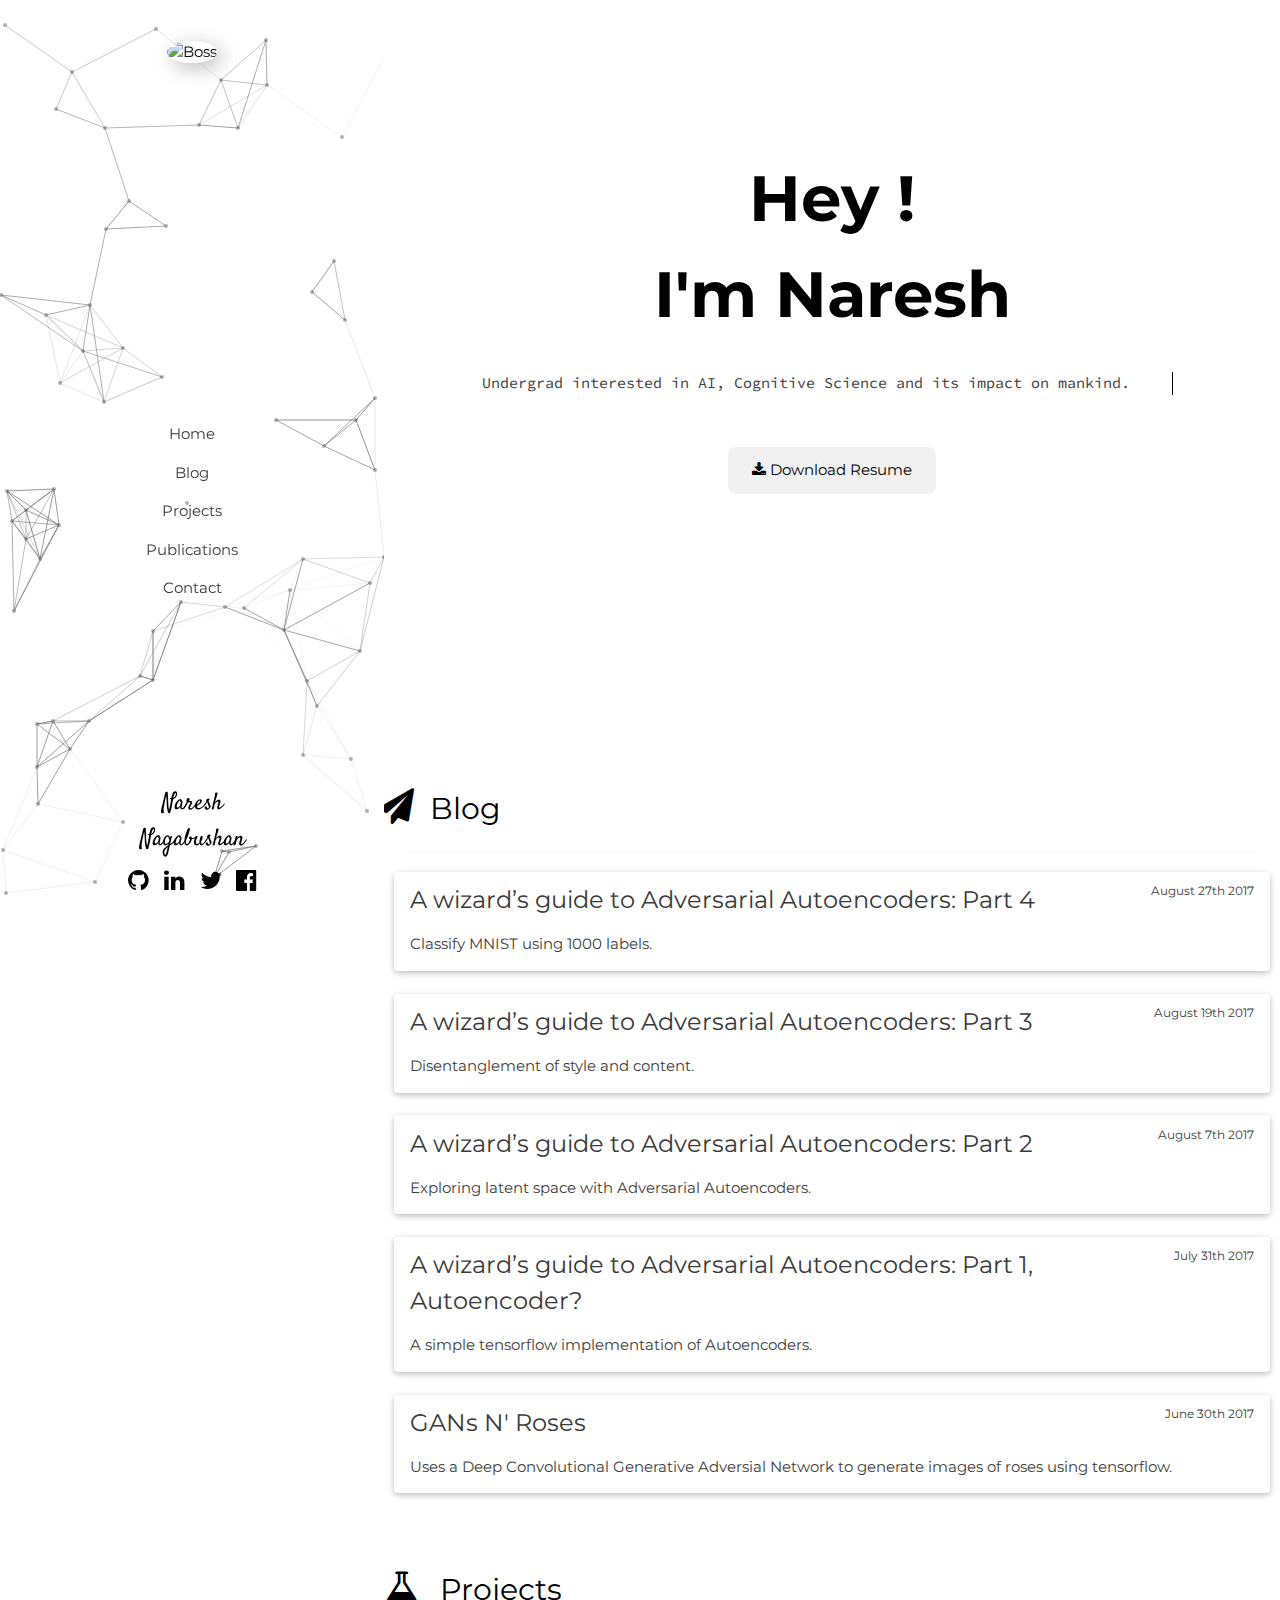
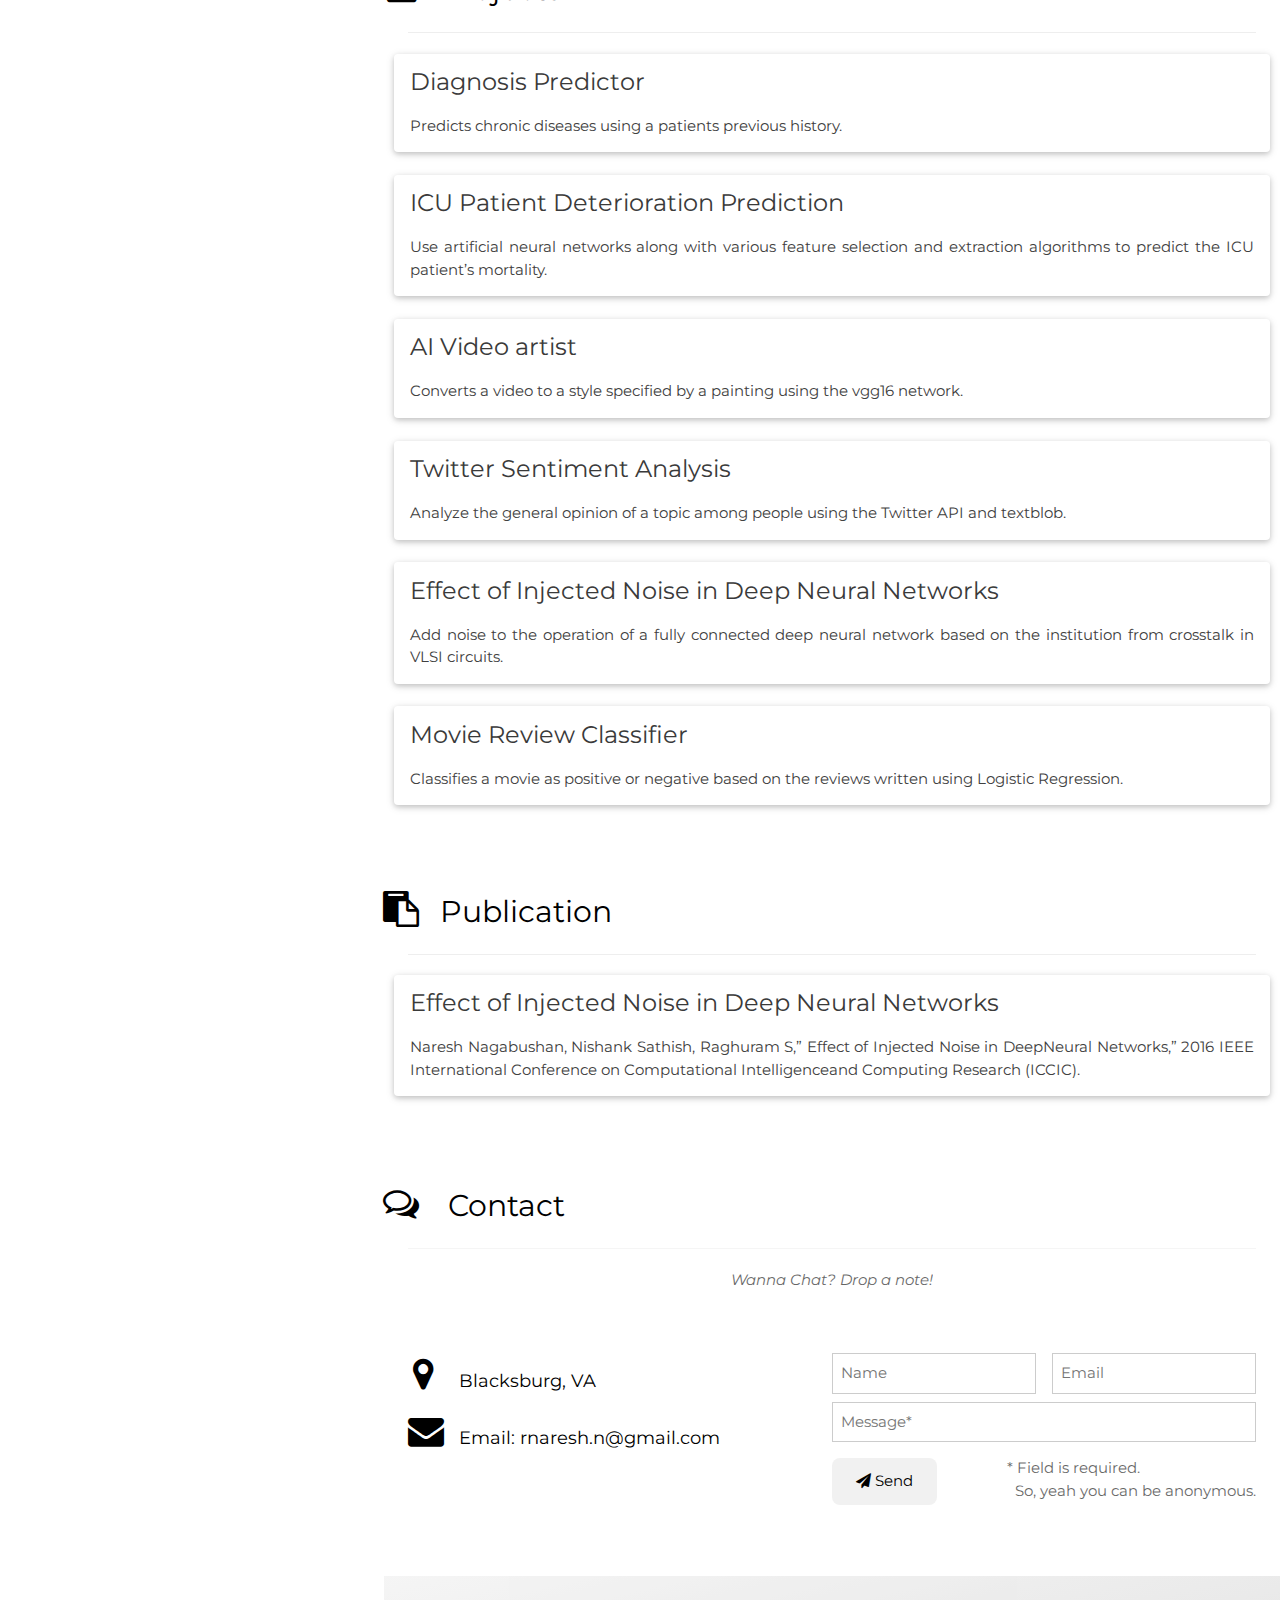
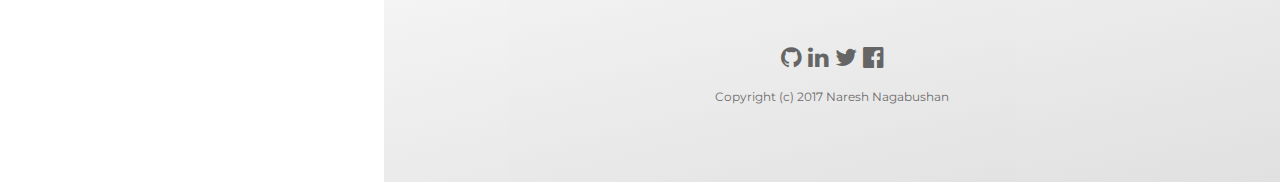
==== index.html @ 07d039a1 "added contact me" ====
<!DOCTYPE html>
<html>

<title>Naresh</title>
<meta charset="UTF-8">
<meta name="viewport" content="width=device-width, initial-scale=1">
<!-- Chrome, Firefox OS and Opera -->
<meta name="theme-color" content="#1e2327" />
<!-- iOS Safari -->
<meta name="apple-mobile-web-app-status-bar-style" content="#404040">
<link rel="stylesheet" href="https://www.w3schools.com/w3css/4/w3.css">
<link rel="'stylesheet" href="css/w3css.css">
<link rel="stylesheet" href="https://fonts.googleapis.com/css?family=Montserrat">
<link rel="stylesheet" href="https://fonts.googleapis.com/css?family=Satisfy">
<link href="https://fonts.googleapis.com/css?family=Source+Code+Pro:600" rel="stylesheet">
<link rel="stylesheet" href="https://cdnjs.cloudflare.com/ajax/libs/font-awesome/4.7.0/css/font-awesome.min.css">
<link rel="stylesheet" href="css/my_website.css">
<link rel="icon" type="image/x-icon" href="images/person.ico" />
<script src="https://ajax.googleapis.com/ajax/libs/jquery/3.2.1/jquery.min.js"></script>
<script src="js/index.js"></script>
<style>
    body, h1,h2,h3,h4,h5,h6 {font-family: "Montserrat", sans-serif}
    .w3-row-padding img {margin-bottom: 12px}
    .bgimg {
        background-size: cover;
        min-height: 100%;
    }

    a {
        text-decoration: none;
    }

    .description{
        color: #404040;
    }

    #network {
        height: 100%;
        position: fixed;
        width: 30%;
        background: linear-gradient(to bottom right, rgba(200,200,200,0), rgba(255,255,255,0)); /* Modify this to add color */
    }

    input:focus {
        outline: none !important;
        border:1px solid gray;
        box-shadow: 0 0 10px #CCCCCC;
    }

    textarea:focus {
        outline: none !important;
        border:1px solid gray;
        box-shadow: 0 0 10px #CCCCCC;
    }
</style>

<body>

<!-- Sidebar with image -->
<nav class="w3-sidebar w3-hide-medium w3-hide-small w3-animate-opacity" style="width:30%;">
    <div class="w3-display-container bgimg">
        <canvas id="network"></canvas>
        <div class="w3-container w3-display-topmiddle" style="margin-top: 40px">
            <img src="./images/naresh_3.jpeg" alt="Boss" style="width:100%;box-shadow: 5px 5px 20px #BBBBBB ;" class="w3-circle">
        </div>
        <div class="w3-display-middle" style="margin-top: 16%;">
            <div class="w3-bar-block w3-center">
                <a href="#home" class="w3-bar-item w3-button w3-text-dark-gray w3-round-large w3-hover-opacity w3-hover-black">Home</a>
                <a href="#blog" class="w3-bar-item w3-button w3-text-dark-gray w3-hover-black w3-round-large w3-hover-opacity w3-hover-black">Blog</a>
                <a href="#projects" class="w3-bar-item w3-button w3-text-dark-gray w3-hover-black w3-round-large w3-hover-opacity w3-hover-black">Projects</a>
                <a href="#publications" class="w3-bar-item w3-button w3-text-dark-gray w3-hover-black w3-round-large w3-hover-opacity w3-hover-black">Publications</a>
                <a href="#contact" class="w3-bar-item w3-button w3-text-dark-gray w3-hover-black w3-round-large w3-hover-opacity w3-hover-black">Contact</a>
            </div>
        </div>
        <div class="w3-container w3-display-bottommiddle" style="width: 50%; margin-bottom: 2%">
            <h3 class="w3-center" style="color:black; font-family: Satisfy">Naresh Nagabushan</h3>
            <div class="w3-row-padding">
                <div class="w3-quarter">
                    <a href="https://github.com/Naresh1318"><i class="fa fa-github w3-hover-opacity w3-xlarge w3-col s3"></i></a>
                </div>
                <div class="w3-quarter">
                    <a href="https://www.linkedin.com/in/naresh-nagabushan-2946b013a"><i class="fa fa-linkedin w3-hover-opacity w3-xlarge w3-col s3"></i></a>
                </div>
                <div class="w3-quarter">
                    <a href="https://twitter.com/Naresh_Reddy_"><i class="fa fa-twitter w3-hover-opacity w3-xlarge w3-col s3"></i></a>
                </div>
                <div class="w3-quarter">
                    <a href="https://www.facebook.com/rnaresh.n"><i class="fa fa-facebook-official w3-hover-opacity w3-xlarge w3-col s3"></i></a>
                </div>
            </div>
        </div>
    </div>
</nav>

<!-- Hidden Sidebar (reveals when clicked on menu icon)-->
<nav class="w3-sidebar w3-black w3-animate-right w3-xxlarge" style="display:none;padding-top:150px;right:0;z-index:2" id="mySidebar">
    <a href="javascript:void(0)" onclick="closeNav()" class="w3-button w3-black w3-xxxlarge w3-display-topright" style="padding:0 12px;">
        <i class="fa fa-remove"></i>
    </a>
    <div class="w3-bar-block w3-center">
        <a href="#" class="w3-bar-item w3-button w3-text-grey w3-hover-black" onclick="closeNav()">Home</a>
        <a href="#blog" class="w3-bar-item w3-button w3-text-grey w3-hover-black" onclick="closeNav()">Blog</a>
        <a href="#projects" class="w3-bar-item w3-button w3-text-grey w3-hover-black" onclick="closeNav()">Projects</a>
        <a href="#publications" class="w3-bar-item w3-button w3-text-grey w3-hover-black" onclick="closeNav()">Publications</a>
        <a href="#contact" class="w3-bar-item w3-button w3-text-grey w3-hover-black" onclick="closeNav()">Contact</a>
    </div>
</nav>

<!-- Page Content -->
<div id="#home" class="w3-main w3-padding-large" style="margin-left:30%;">

    <!-- Menu icon to open sidebar -->
    <span class="w3-button w3-top w3-white w3-xxlarge w3-text-grey w3-hover-text-black w3-hide-large" style="width:auto;right:0;" onclick="openNav()"><i class="fa fa-bars"></i></span>

    <!-- Header -->
    <header class="w3-container w3-center w3-animate-opacity" style="padding:128px 16px" id="home">
        <h1 class="w3-jumbo w3-hide-small w3-hide-medium"><b>Hey !<br> I'm Naresh</b></h1>
        <h1 class="w3-jumbo w3-hide-large w3-hide-medium"><b>Naresh</b></h1>
        <p class="typing-effect description w3-hide-medium w3-hide-small" style="font-family: 'Source Code Pro', monospace;">Undergrad interested in AI, Cognitive Science and its impact on mankind.</p>
        <p class="typing-effect description w3-hide-large w3-hide-small" style="font-family: 'Source Code Pro', monospace;">Undergrad interested in AI, Cognitive Science and its impact on mankind.</p>
        <p class="typing-effect description w3-hide-large w3-hide-medium " style="font-family: 'Source Code Pro', monospace;">Undergrad interested in AI.</p>
        <img src="./images/naresh_3.jpeg" class="w3-image w3-hide-large w3-hide-small w3-circle" style="display:block;width:60%;margin:auto;box-shadow: 5px 5px 20px #BBBBBB;">
        <img src="./images/naresh_3.jpeg" class="w3-image w3-hide-large w3-hide-medium w3-circle" width="1000" height="1333" style="box-shadow: 5px 5px 20px #BBBBBB;width:60%;">

        <br>
        <p class="w3-hide">
            Write about myself here
        </p>

        <span class="w3-hide-large w3-hide-medium">
            <br>
            <br>
        </span>

        <button class="w3-button w3-light-grey w3-padding-large w3-round-large">
            <a href="https://goo.gl/pfXJZv"><i class="fa fa-download"></i> Download Resume</a>
        </button>

        <!-- Down Button -->
        <a href="#blog" class="w3-hide-small w3-hide-medium">
            <div class="w3-container" style="margin-left: 47%; margin-top: 15%">
                <div class="chevron"></div>
                <div class="chevron"></div>
                <div class="chevron"></div>
            </div>
        </a>

    </header>

    <!-- Blog -->
    <div class="w3-padding-32 w3-content" id="blog">
        <h2><i class="fa fa-paper-plane w3-margin-right w3-xxlarge w3-text-black w3-hover-text-grey" style="margin:0 -30px"></i>Blog</h2>
        <hr class="w3-opacity">

        <div class="w3-container" style="margin:0 -30px">
            <div class="w3-container w3-hover-shadow w3-round-medium w3-card-2">
                <a href="https://medium.com/@rnaresh.n/a-wizards-guide-to-adversarial-autoencoders-part-4-classify-mnist-using-1000-labels-2ca08071f95">
                    <h2 class="w3-xlarge w3-text-dark-grey">A wizard’s guide to Adversarial Autoencoders: Part 4<span style="float: right; font-size: 12px;">August 27th 2017</span></h2>
                    <p class="description">Classify MNIST using 1000 labels.</p>
                </a>
            </div>
        </div>

        <br>

        <div class="w3-container" style="margin:0 -30px">
            <div class="w3-container w3-hover-shadow w3-round-medium w3-card-2">
                <a href="https://medium.com/towards-data-science/a-wizards-guide-to-adversarial-autoencoders-part-3-disentanglement-of-style-and-content-89262973a4d7">
                    <h2 class="w3-xlarge w3-text-dark-grey">A wizard’s guide to Adversarial Autoencoders: Part 3<span style="float: right; font-size: 12px;">August 19th 2017</span></h2>
                    <p class="description">Disentanglement of style and content.</p>
                </a>
            </div>
        </div>

        <br>

        <div class="w3-container" style="margin:0 -30px">
            <div class="w3-container w3-hover-shadow w3-round-medium w3-card-2">
                <a href="https://medium.com/towards-data-science/a-wizards-guide-to-adversarial-autoencoders-part-2-exploring-latent-space-with-adversarial-2d53a6f8a4f9">
                    <h2 class="w3-xlarge w3-text-dark-grey">A wizard’s guide to Adversarial Autoencoders: Part 2<span style="float: right; font-size: 12px;">August 7th 2017</span></h2>
                    <p class="description">Exploring latent space with Adversarial Autoencoders.</p>
                </a>
            </div>
        </div>

        <br>

        <div class="w3-container" style="margin:0 -30px">
            <div class="w3-container w3-hover-shadow w3-round-medium w3-card-2">
                <a href="https://medium.com/towards-data-science/a-wizards-guide-to-adversarial-autoencoders-part-1-autoencoder-d9a5f8795af4">
                    <h2 class="w3-xlarge w3-text-dark-grey">A wizard’s guide to Adversarial Autoencoders: Part 1,<span style="float: right; font-size: 12px;">July 31th 2017</span> Autoencoder?</h2>
                    <p class="description">A simple tensorflow implementation of Autoencoders.</p>
                </a>
            </div>
        </div>

        <br>

        <div class="w3-container" style="margin:0 -30px">
            <div class="w3-container w3-hover-shadow w3-round-medium w3-card-2">
                <a href="https://medium.com/@rnaresh.n/gans-n-roses-c6652d513260">
                    <h2 class="w3-xlarge w3-text-dark-grey">GANs N' Roses <span style="float: right; font-size: 12px;">June 30th 2017</span></h2>
                    <p class="description">Uses a Deep Convolutional Generative Adversial Network to generate images of roses using tensorflow.</p>
                </a>
            </div>
        </div>

    </div>

    <!-- Projects -->
    <div class="w3-content w3-justify w3-padding-32" id="projects">
        <h2><i class="fa fa-flask fa-fw w3-margin-right w3-xxlarge w3-text-black w3-hover-text-grey" style="margin:0 -30px"></i>Projects</h2>
        <hr>

        <div class="w3-container" style="margin:0 -30px">
            <div class="w3-container w3-hover-shadow w3-round-medium w3-card-2">
                <a href="https://github.com/Naresh1318/DiagnosisPredictor">
                    <h2 class="w3-xlarge w3-text-dark-grey">Diagnosis Predictor</h2>
                    <p class="description">Predicts chronic diseases using a patients previous history.</p>
                </a>
            </div>
        </div>

        <br>

        <div class="w3-container" style="margin:0 -30px">
            <div class="w3-container w3-hover-shadow w3-round-medium w3-card-2">
                <a href="https://github.com/Naresh1318/ICU_Patient_Mortality">
                    <h2 class="w3-xlarge w3-text-dark-grey">ICU Patient Deterioration Prediction</h2>
                    <p class="description">Use artificial neural networks along with various feature selection and extraction algorithms to predict the ICU patient’s mortality.</p>
                </a>
            </div>
        </div>

        <br>

        <div class="w3-container" style="margin:0 -30px">
            <div class="w3-container w3-hover-shadow w3-round-medium w3-card-2">
                <a href="https://github.com/Naresh1318/Style_Transfer">
                    <h2 class="w3-xlarge w3-text-dark-grey">AI Video artist</h2>
                    <p class="description">Converts a video to a style specified by a painting using the vgg16 network.</p>
                </a>
            </div>
        </div>

        <br>

        <div class="w3-container" style="margin:0 -30px">
            <div class="w3-container w3-hover-shadow w3-round-medium w3-card-2">
                <a href="https://github.com/Naresh1318/TwitterSentiment">
                    <h2 class="w3-xlarge w3-text-dark-grey">Twitter Sentiment Analysis</h2>
                    <p class="description">Analyze the general opinion of a topic among people using the Twitter API and textblob.</p>
                </a>
            </div>
        </div>

        <br>

        <div class="w3-container" style="margin:0 -30px">
            <div class="w3-container w3-hover-shadow w3-round-medium w3-card-2">
                <a href="https://github.com/Naresh1318/Effect_of_injected_noise_in_deep_NN">
                    <h2 class="w3-xlarge w3-text-dark-grey">Effect of Injected Noise in Deep Neural Networks</h2>
                    <p class="description">Add noise to the operation of a fully connected deep neural network based on the institution from crosstalk in VLSI circuits.</p>
                </a>
            </div>
        </div>

        <br>

        <div class="w3-container" style="margin:0 -30px">
            <div class="w3-container w3-hover-shadow w3-round-medium w3-card-2">
                <a href="https://github.com/Naresh1318/Movieclassifier">
                    <h2 class="w3-xlarge w3-text-dark-grey">Movie Review Classifier</h2>
                    <p class="description">Classifies a movie as positive or negative based on the reviews written using Logistic Regression.</p>
                </a>
            </div>
        </div>

        <br>

        <br>
        <br>

        <!-- Publications -->
        <h2 class="w3-margin-top" style="margin:0 -30px"><i class="fa fa-clipboard fa-fw w3-margin-right w3-xxlarge w3-text-black w3-hover-text-grey"></i>Publication</h2>
        <hr>
        <div class="w3-container" style="margin:0 -30px">
            <div class="w3-container w3-hover-shadow w3-round-medium w3-card-2">
                <a href="https://github.com/Naresh1318/Effect_of_injected_noise_in_deep_NN">
                    <h2 class="w3-xlarge w3-text-dark-grey">Effect of Injected Noise in Deep Neural Networks</h2>
                    <p class="description">Naresh Nagabushan, Nishank Sathish, Raghuram S,” Effect of Injected Noise in DeepNeural Networks,” 2016 IEEE International Conference on Computational Intelligenceand Computing Research (ICCIC).</p>
                </a>
            </div>
        </div>
    </div>

    <br>

    <!-- Contact -->
    <div class="w3-padding-32 w3-content" id="contact_">
        <h2 style="margin:0 -30px"><i class="fa fa-comments-o fa-fw w3-margin-right w3-xxlarge w3-text-black w3-hover-text-grey"></i> Contact</h2>
        <hr class="w3-opacity"/>
        <p class="w3-opacity w3-center"><i>Wanna Chat? Drop a note!</i></p>
        <div class="w3-row w3-padding-32">

            <div class="w3-col m6 w3-large w3-margin-bottom">
                <p>
                    <i class="fa fa-map-marker fa-fw w3-xxlarge w3-margin-right" style="width:30px"></i> Blacksburg, VA<br>
                </p>
                <p>
                    <i class="fa fa-envelope fa-fw w3-xxlarge w3-margin-right" style="width:30px"> </i> Email: rnaresh.n@gmail.com<br>
                </p>
            </div>

            <div class="w3-col m6">
                <p>
                    <form action="http://formspree.io/rnaresh.n@gmail.com" target="_blank" method="POST">
                        <div class="w3-row-padding" style="margin:0 -16px 8px -16px">
                            <div class="w3-half">
                                <input class="w3-input w3-border" type="text" placeholder="Name" name="Name">
                            </div>
                            <div class="w3-half">
                                <input class="w3-input w3-border" type="email" placeholder="Email" name="Email">
                            </div>
                        </div>
                        <input class="w3-input w3-border" type="text" placeholder="Message*" name="Message" required>
                        <button class="w3-section w3-button w3-light-grey w3-padding-large w3-round-large" type="submit">
                            <i class="fa fa-send"></i> Send
                        </button>
                <p class="w3-opacity w3-right">* Field is required. <br/> &nbsp So, yeah you can be anonymous.</p>
                </form>
                </p>
            </div>
        </div>
    </div>


    <!-- Footer -->
    <footer class="w3-container w3-padding-64 w3-center w3-opacity w3-xlarge" style="margin:-24px; background: linear-gradient(to bottom right, #EEEEEE, #CCCCCC );">
        <a href="https://github.com/Naresh1318"><i class="fa fa-github w3-hover-opacity w3-xlarge"></i></a>
        <a href="https://www.linkedin.com/in/naresh-nagabushan-2946b013a"><i class="fa fa-linkedin w3-hover-opacity w3-xlarge"></i></a>
        <a href="https://twitter.com/Naresh_Reddy_"><i class="fa fa-twitter w3-hover-opacity w3-xlarge"></i></a>
        <a href="https://www.facebook.com/rnaresh.n"><i class="fa fa-facebook-official w3-hover-opacity w3-xlarge"></i></a>
        <br>
        <p class="w3-small">Copyright (c) 2017 Naresh Nagabushan</p>
        <!-- End footer -->
    </footer>

    <!-- END PAGE CONTENT -->
</div>


<script>

// Open and close sidebar
function openNav() {
    document.getElementById("mySidebar").style.width = "60%";
    document.getElementById("mySidebar").style.display = "block";
}

function closeNav() {
    document.getElementById("mySidebar").style.display = "none";
}

// Smooth Scroll
$(document).ready(function(){
    // Add smooth scrolling to all links
    $("a").on('click', function(event) {

        // Make sure this.hash has a value before overriding default behavior
        if (this.hash !== "") {
            // Prevent default anchor click behavior
            event.preventDefault();

            // Store hash
            var hash = this.hash;

            // Using jQuery's animate() method to add smooth page scroll
            // The optional number (800) specifies the number of milliseconds it takes to scroll to the specified area
            $('html, body').animate({
                scrollTop: $(hash).offset().top
            }, 800, function(){

                // Add hash (#) to URL when done scrolling (default click behavior)
                window.location.hash = hash;
            });
        } // End if
    });
});
</script>
<script src="https://maps.googleapis.com/maps/api/js?key=AIzaSyBu-916DdpKAjTmJNIgngS6HL_kDIKU0aU&callback=myMap"></script>
</body>
</html>
---- css/my_website.css ----
.chevron {
  position: absolute;
  width: 28px;
  height: 8px;
  opacity: 0;
  transform: scale3d(0.5, 0.5, 0.5);
  animation: move 3s ease-out infinite;
}

.chevron:first-child {
  animation: move 3s ease-out 1s infinite;
}

.chevron:nth-child(2) {
  animation: move 3s ease-out 2s infinite;
}

.chevron:before,
.chevron:after {
  content: ' ';
  position: absolute;
  top: 0;
  height: 100%;
  width: 51%;
  background: #000;
}

.chevron:before {
  left: 0;
  transform: skew(0deg, 30deg);
}

.chevron:after {
  right: 0;
  width: 50%;
  transform: skew(0deg, -30deg);
}

@keyframes move {
  25% {
    opacity: 1;

  }
  33% {
    opacity: 1;
    transform: translateY(30px);
  }
  67% {
    opacity: 1;
    transform: translateY(40px);
  }
  100% {
    opacity: 0;
    transform: translateY(55px) scale3d(0.5, 0.5, 0.5);
  }
}

@keyframes pulse {
  to {
    opacity: 1;
  }
}

@-webkit-keyframes typing { from { width: 0; } }
@-webkit-keyframes blink-caret { 50% { border-color: transparent; } }

.typing-effect {
	border-right: .1em solid black;
	width: 90%;
	margin: 2em 1em;
	white-space: nowrap;
	overflow: hidden;
	-webkit-animation: typing 3s steps(78, end),
	blink-caret .3s step-end infinite alternate;
}
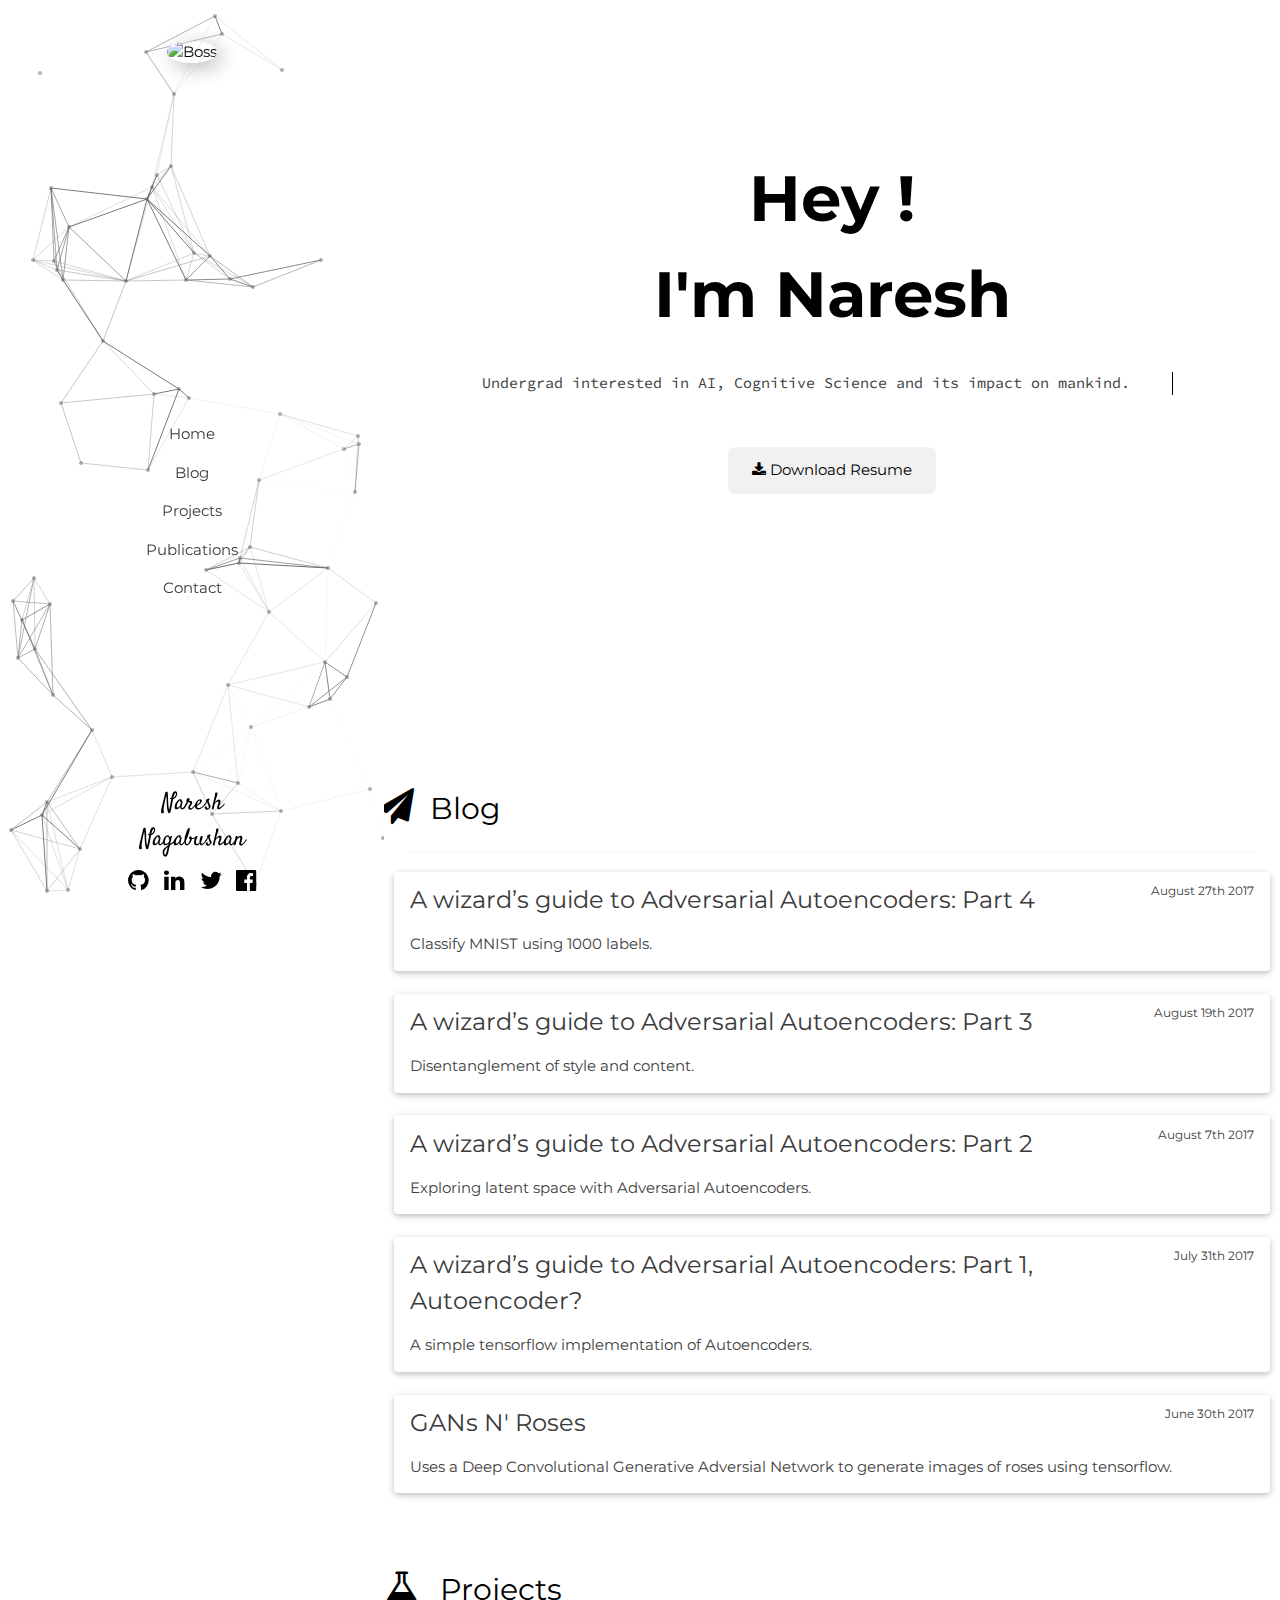
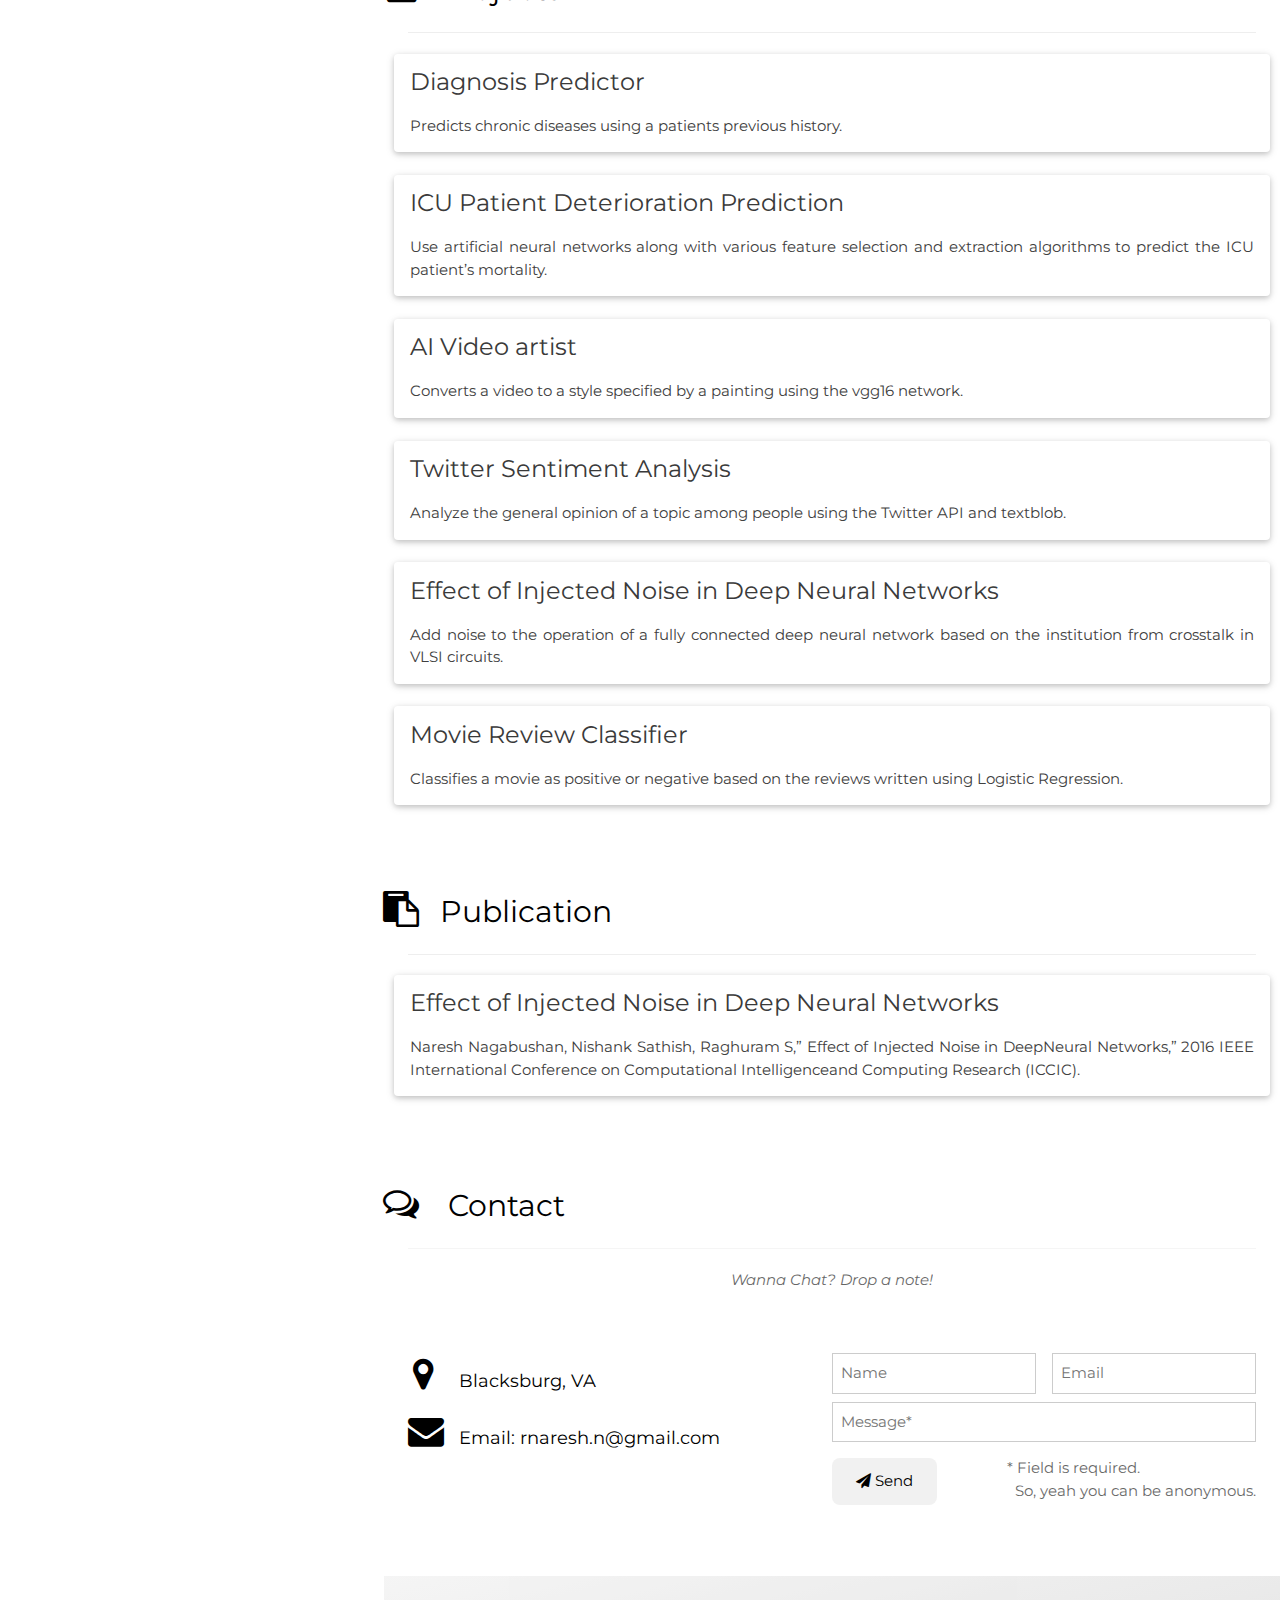
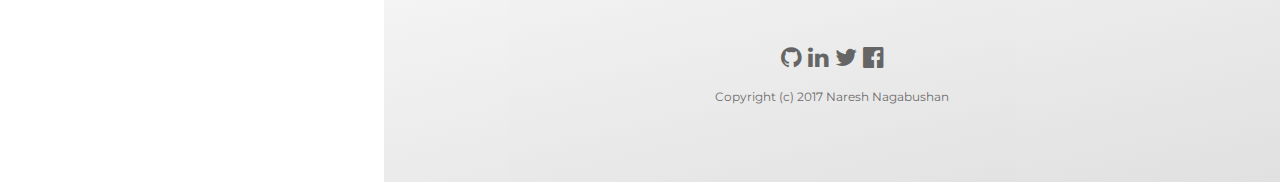
==== commit 38fdb98b: "added contact me" ====
--- a/index.html
+++ b/index.html
@@ -8,6 +8,7 @@
 <meta name="theme-color" content="#1e2327" />
 <!-- iOS Safari -->
 <meta name="apple-mobile-web-app-status-bar-style" content="#404040">
+<meta name="referrer" content="origin">
 <link rel="stylesheet" href="https://www.w3schools.com/w3css/4/w3.css">
 <link rel="'stylesheet" href="css/w3css.css">
 <link rel="stylesheet" href="https://fonts.googleapis.com/css?family=Montserrat">
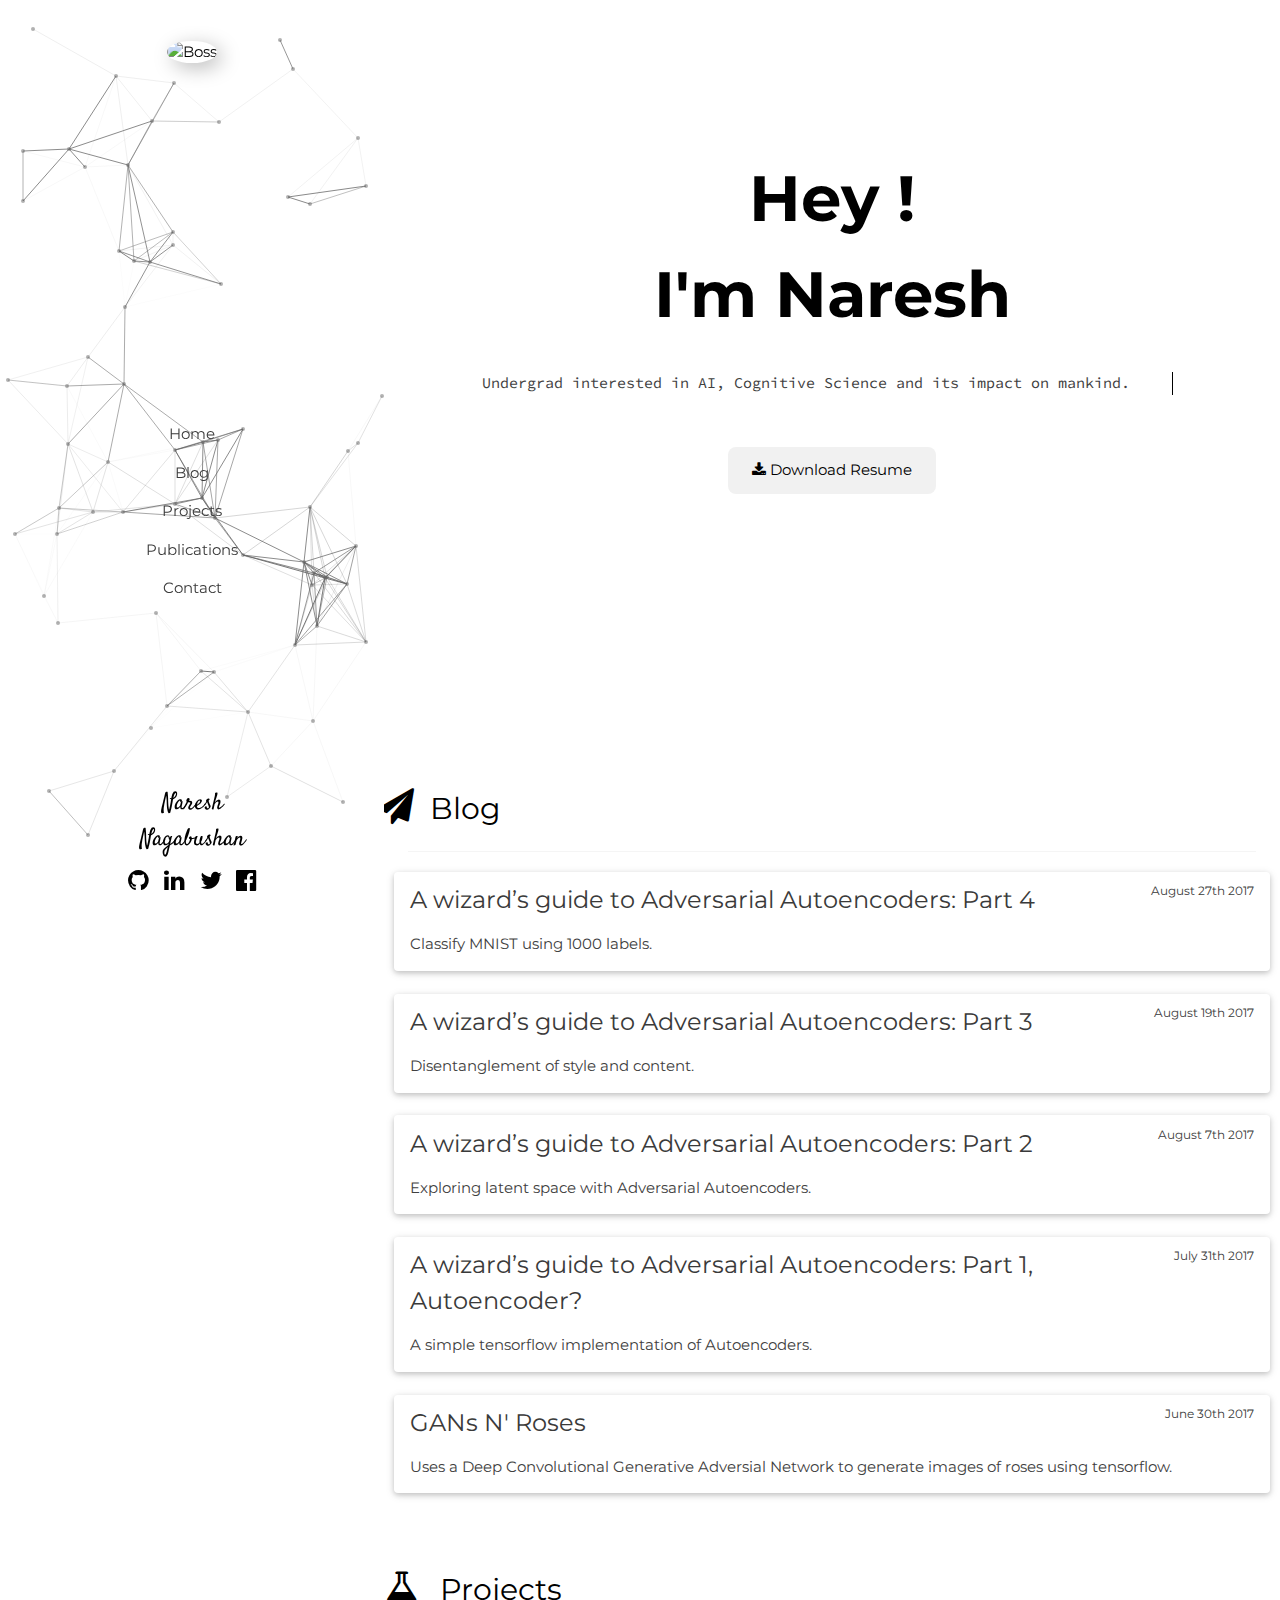
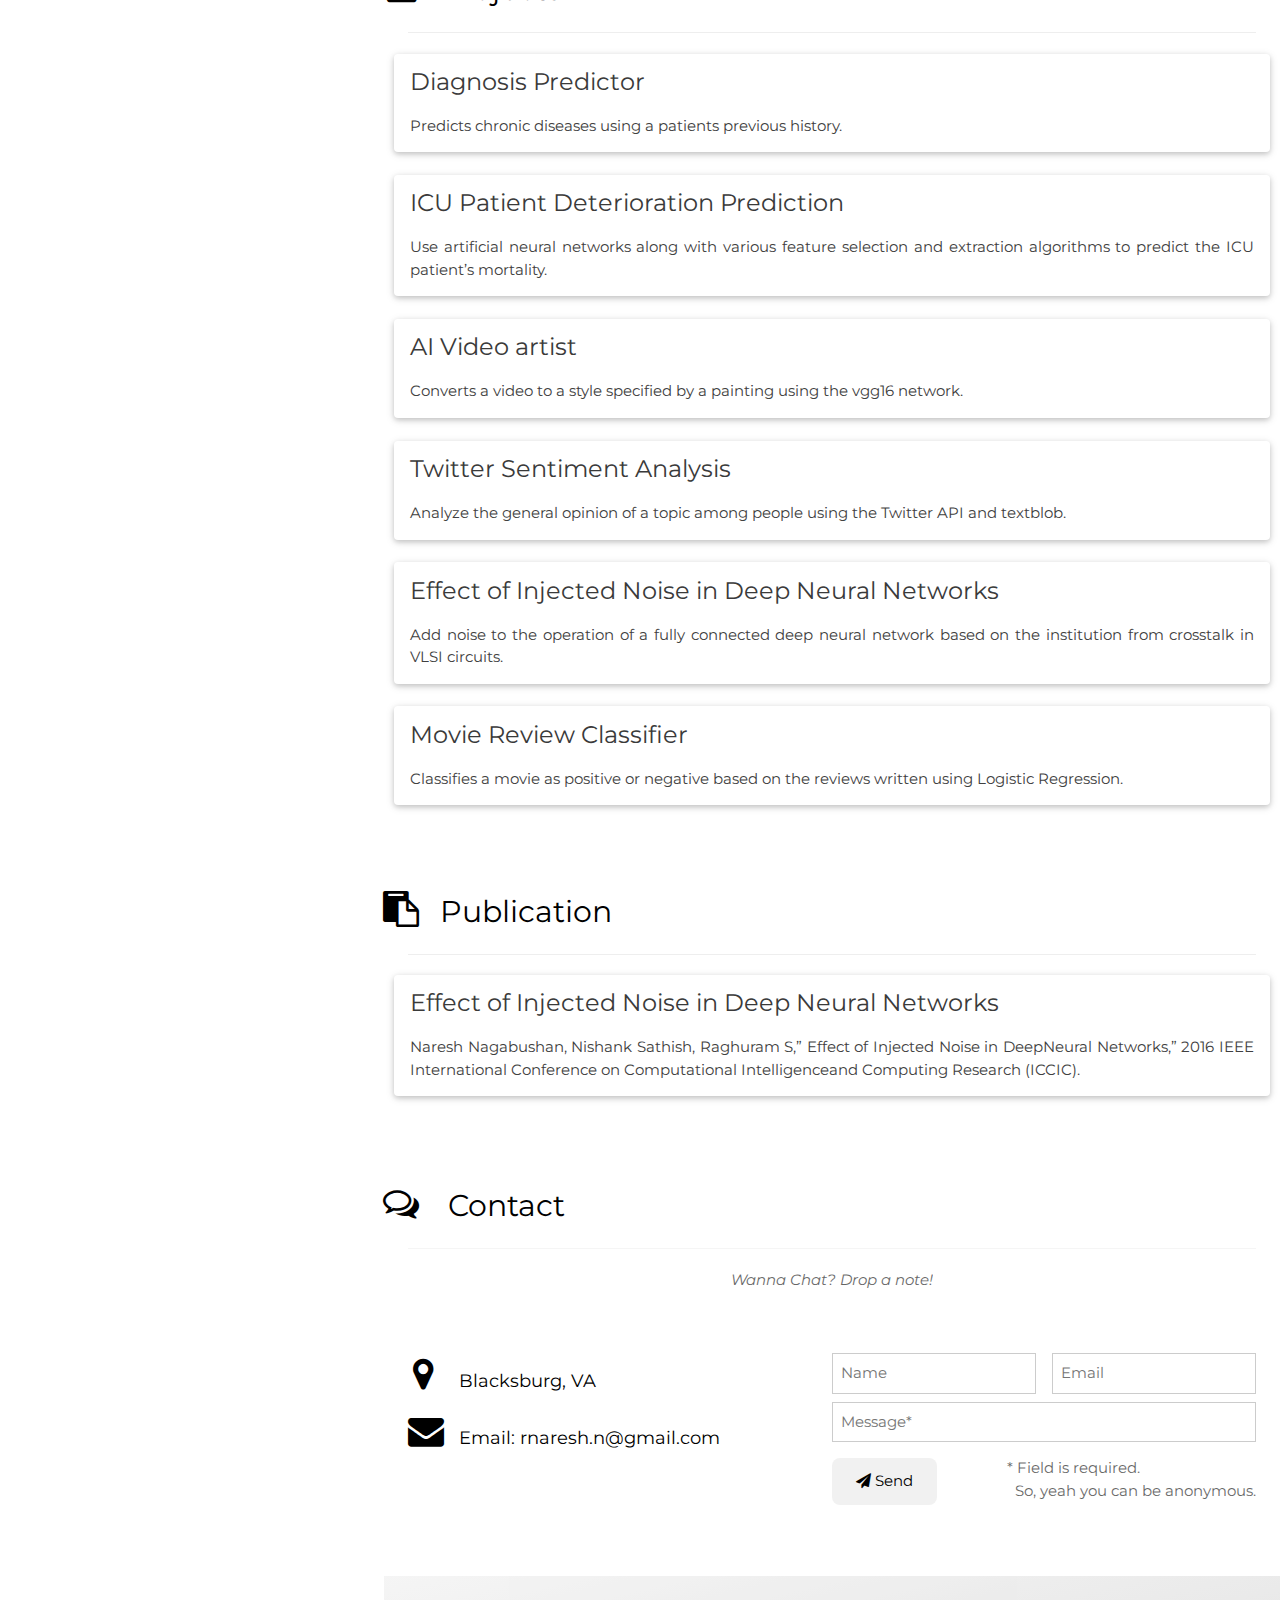
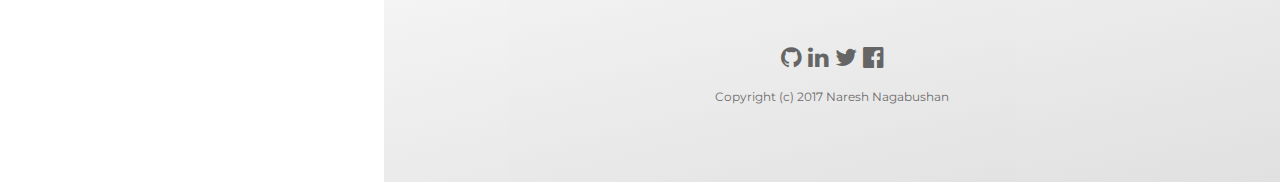
==== commit 32d980ed: "added contact me" ====
--- a/index.html
+++ b/index.html
@@ -328,8 +328,8 @@
                         <button class="w3-section w3-button w3-light-grey w3-padding-large w3-round-large" type="submit">
                             <i class="fa fa-send"></i> Send
                         </button>
-                <p class="w3-opacity w3-right">* Field is required. <br/> &nbsp So, yeah you can be anonymous.</p>
-                </form>
+                    <p class="w3-opacity w3-right">* Field is required. <br/> &nbsp So, yeah you can be anonymous.</p>
+                    </form>
                 </p>
             </div>
         </div>
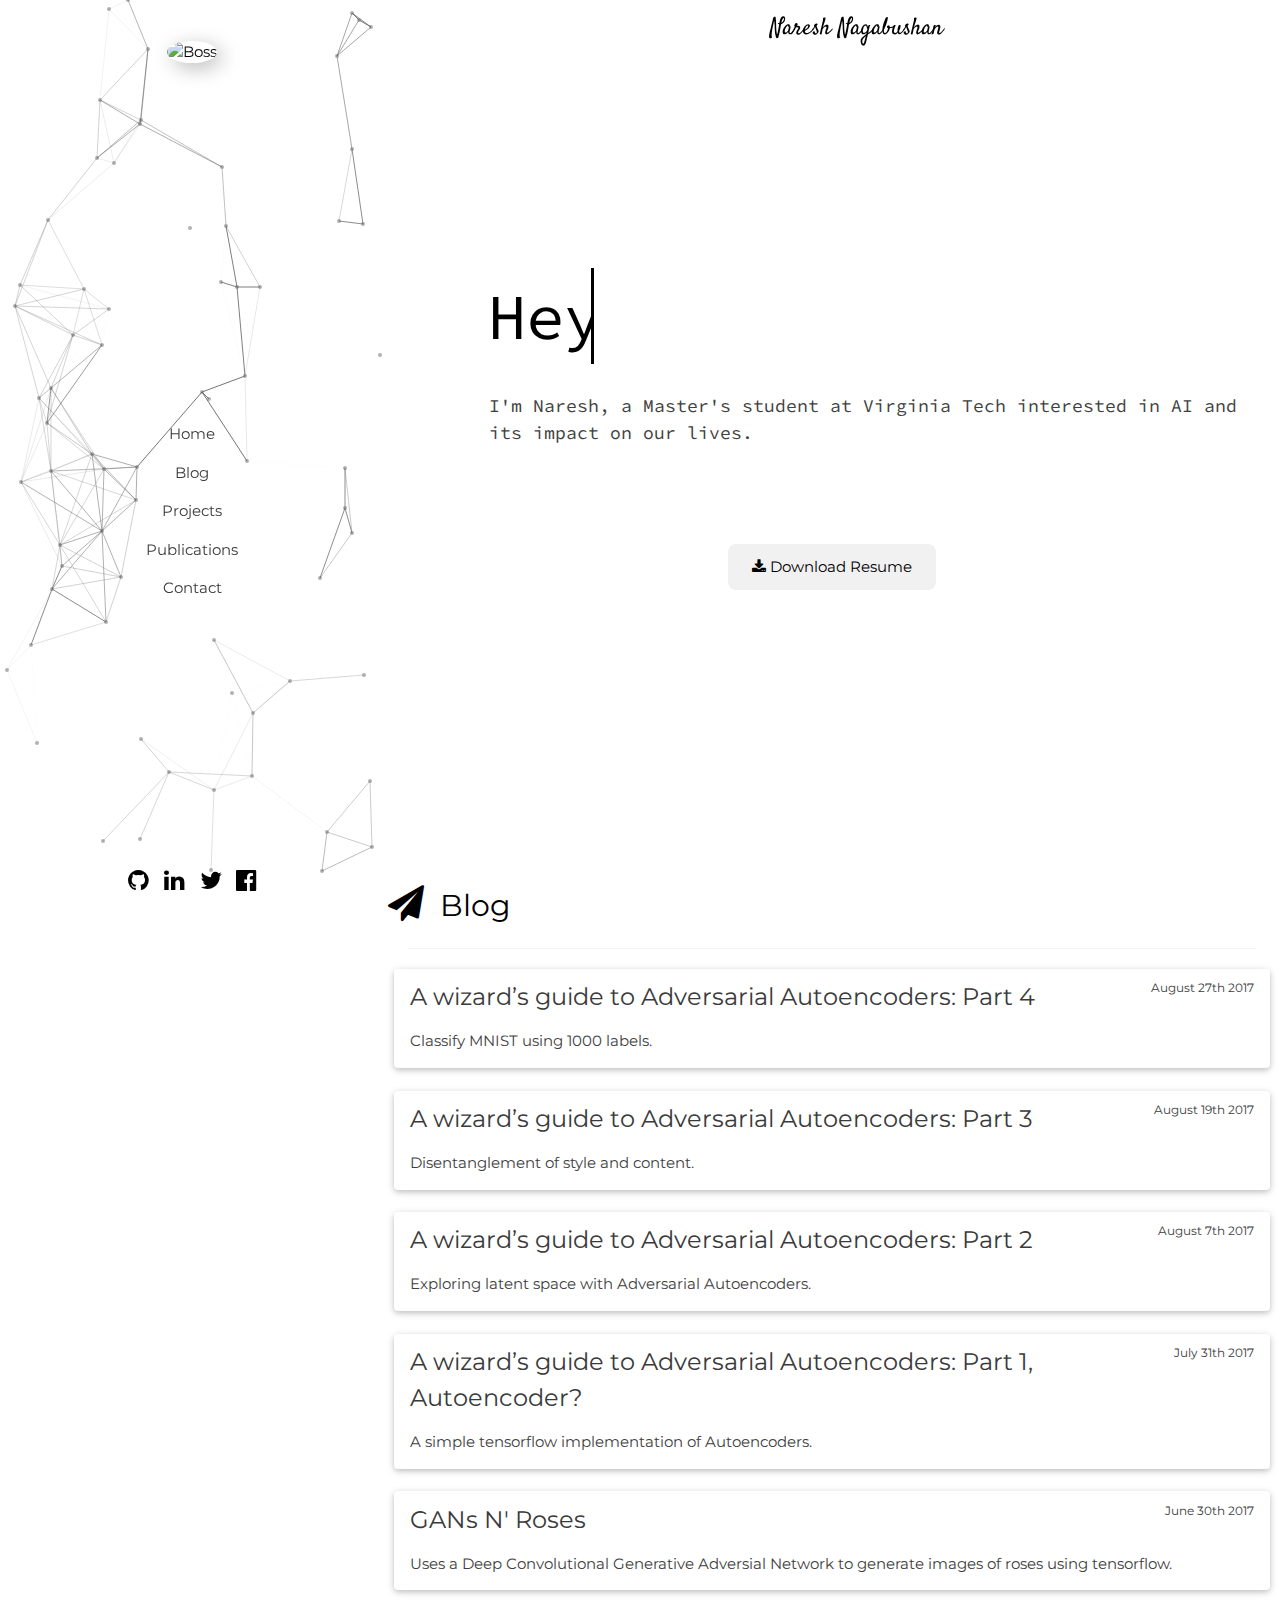
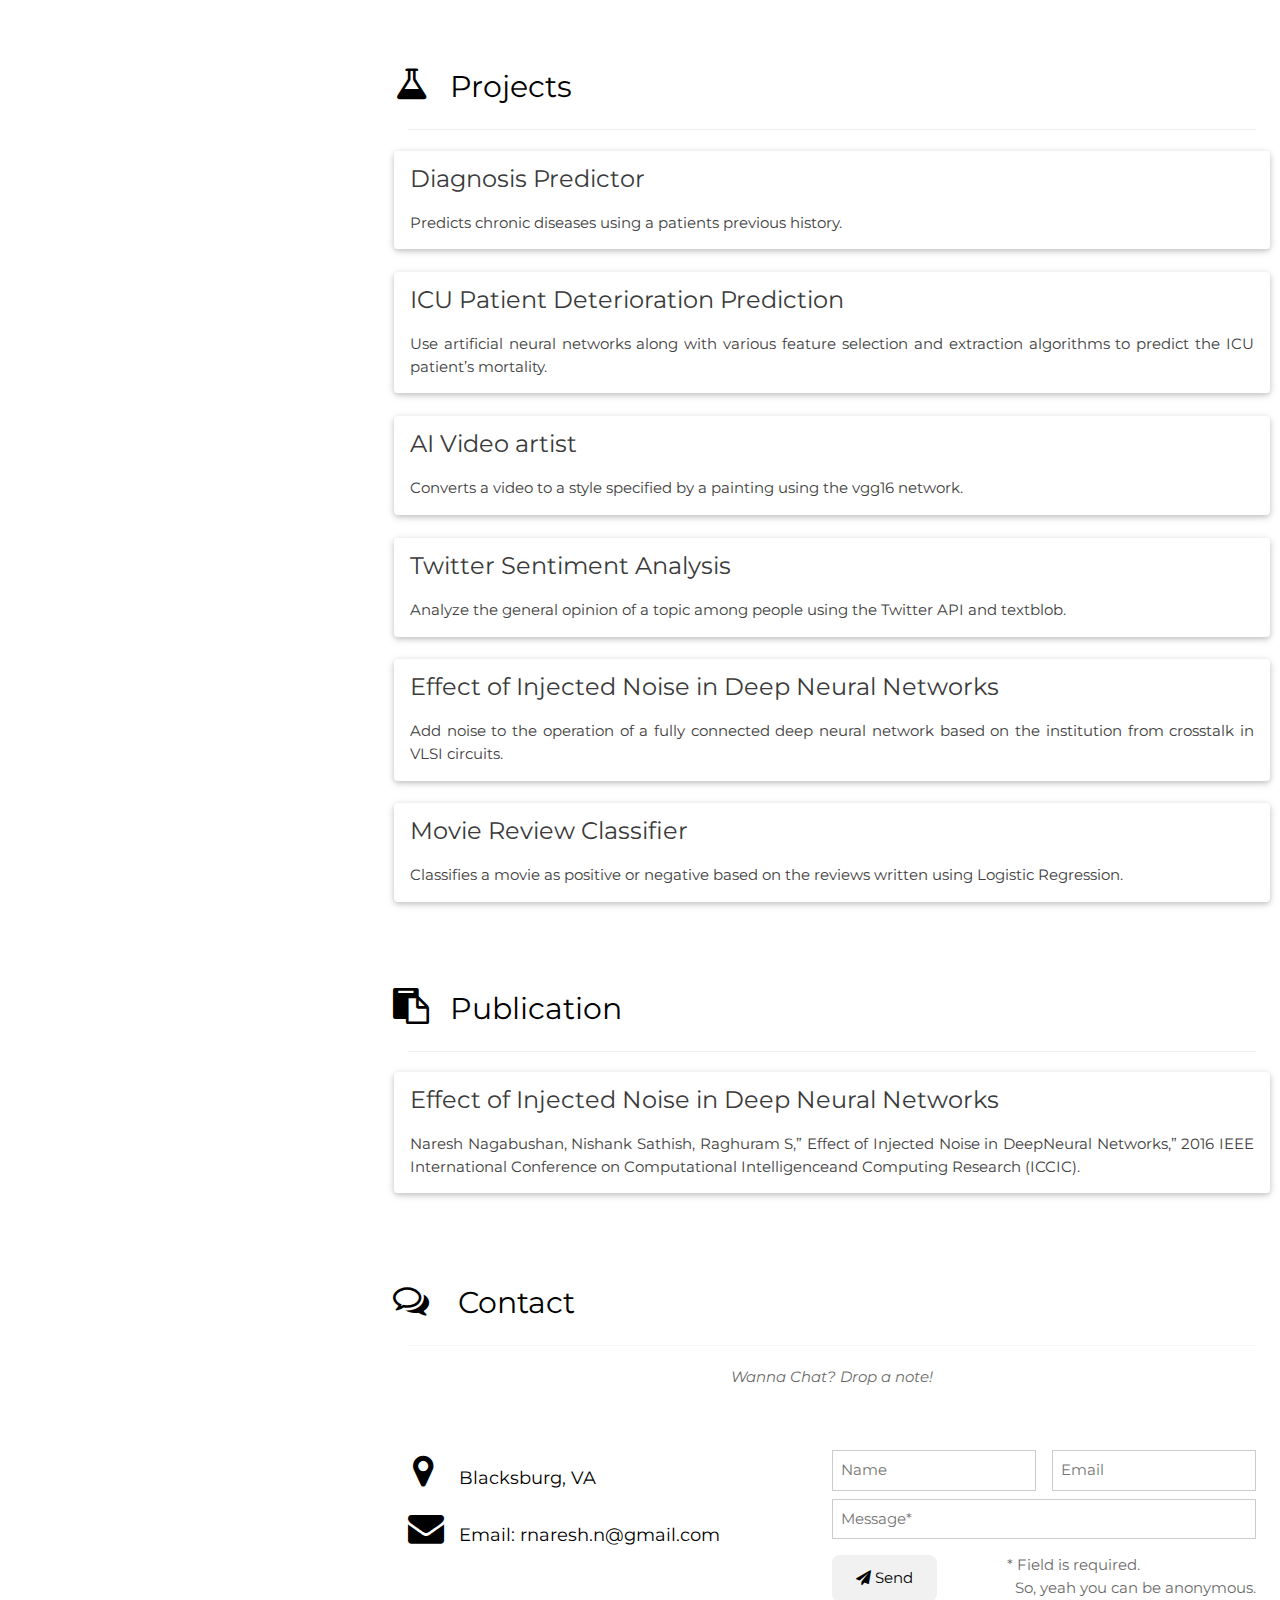
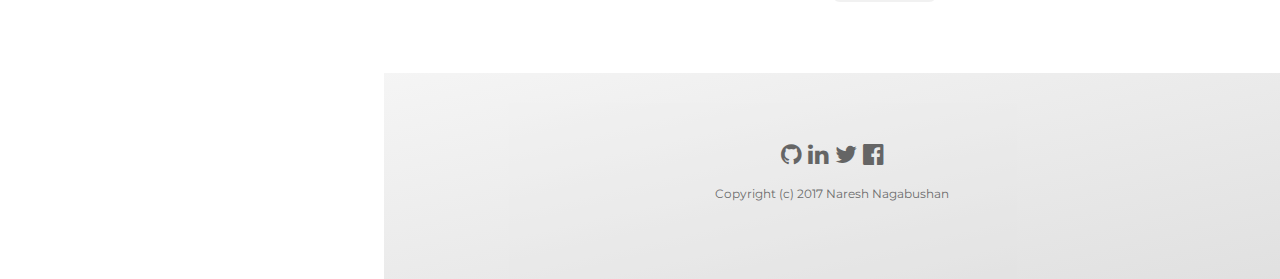
==== commit 105080ab: "added logo" ====
--- a/index.html
+++ b/index.html
@@ -16,7 +16,7 @@
 <link href="https://fonts.googleapis.com/css?family=Source+Code+Pro:600" rel="stylesheet">
 <link rel="stylesheet" href="https://cdnjs.cloudflare.com/ajax/libs/font-awesome/4.7.0/css/font-awesome.min.css">
 <link rel="stylesheet" href="css/my_website.css">
-<link rel="icon" type="image/x-icon" href="images/person.ico" />
+<link rel="icon" type="image/x-icon" href="images/personal-website-logo.png" />
 <script src="https://ajax.googleapis.com/ajax/libs/jquery/3.2.1/jquery.min.js"></script>
 <script src="js/index.js"></script>
 <style>
@@ -53,6 +53,9 @@
         border:1px solid gray;
         box-shadow: 0 0 10px #CCCCCC;
     }
+    .bottom-shadow {
+        box-shadow: 20px 0 10px #CCCCCC;
+    }
 </style>
 
 <body>
@@ -74,7 +77,7 @@
             </div>
         </div>
         <div class="w3-container w3-display-bottommiddle" style="width: 50%; margin-bottom: 2%">
-            <h3 class="w3-center" style="color:black; font-family: Satisfy">Naresh Nagabushan</h3>
+            <!-- <h3 class="w3-center" style="color:black; font-family: Satisfy">Naresh Nagabushan</h3> -->
             <div class="w3-row-padding">
                 <div class="w3-quarter">
                     <a href="https://github.com/Naresh1318"><i class="fa fa-github w3-hover-opacity w3-xlarge w3-col s3"></i></a>
@@ -110,35 +113,67 @@
 <!-- Page Content -->
 <div id="#home" class="w3-main w3-padding-large" style="margin-left:30%;">
 
+    <!-- Navbar for large screens -->
+    <div class="w3-top w3-hide-small w3-hide-medium">
+        <div class="w3-bar" id="myNavbar">
+            <a href="#home" class="w3-bar-item w3-button w3-xlarge" style="margin-left:27%;"><span style="color:black; font-family: Satisfy">Naresh Nagabushan</span></a>
+        </div>
+    </div>
+
+
+    <!-- Navbar for small and medium screens -->
+    <div class="w3-top w3-hide-large">
+        <div class="w3-bar w3-hide-large" id="mySmallNavbar">
+            <a href="#home" class="w3-bar-item w3-button w3-xlarge" style="margin-left:17%;"><span style="color:black; font-family: Satisfy">Naresh Nagabushan</span></a>
+        </div>
+    </div>
+
     <!-- Menu icon to open sidebar -->
     <span class="w3-button w3-top w3-white w3-xxlarge w3-text-grey w3-hover-text-black w3-hide-large" style="width:auto;right:0;" onclick="openNav()"><i class="fa fa-bars"></i></span>
 
     <!-- Header -->
-    <header class="w3-container w3-center w3-animate-opacity" style="padding:128px 16px" id="home">
-        <h1 class="w3-jumbo w3-hide-small w3-hide-medium"><b>Hey !<br> I'm Naresh</b></h1>
-        <h1 class="w3-jumbo w3-hide-large w3-hide-medium"><b>Naresh</b></h1>
+    <header class="w3-container w3-animate-opacity" style="padding:128px 16px" id="home">
+
+        <p class="typing-effect w3-jumbo w3-hide-small w3-hide-medium" style="font-family: 'Source Code Pro', monospace;">
+            Hey!
+        </p>
+
+        <p class="w3-large w3-hide-small w3-hide-medium description" style="margin-top:-100px; padding-left: 65px; font-family: 'Source Code Pro', monospace;">
+            I'm Naresh, a Master's student at Virginia Tech interested in AI and its impact on our lives.
+        </p>
+
+        <!-- <h1 class="w3-jumbo w3-hide-large w3-hide-medium"><b>Naresh</b></h1>
         <p class="typing-effect description w3-hide-medium w3-hide-small" style="font-family: 'Source Code Pro', monospace;">Undergrad interested in AI, Cognitive Science and its impact on mankind.</p>
         <p class="typing-effect description w3-hide-large w3-hide-small" style="font-family: 'Source Code Pro', monospace;">Undergrad interested in AI, Cognitive Science and its impact on mankind.</p>
-        <p class="typing-effect description w3-hide-large w3-hide-medium " style="font-family: 'Source Code Pro', monospace;">Undergrad interested in AI.</p>
+        <p class="typing-effect description w3-hide-large w3-hide-medium " style="font-family: 'Source Code Pro', monospace;">Undergrad interested in AI.</p> -->
         <img src="./images/naresh_3.jpeg" class="w3-image w3-hide-large w3-hide-small w3-circle" style="display:block;width:60%;margin:auto;box-shadow: 5px 5px 20px #BBBBBB;">
-        <img src="./images/naresh_3.jpeg" class="w3-image w3-hide-large w3-hide-medium w3-circle" width="1000" height="1333" style="box-shadow: 5px 5px 20px #BBBBBB;width:60%;">
-
-        <br>
-        <p class="w3-hide">
-            Write about myself here
+        <img src="./images/naresh_3.jpeg" class="w3-image w3-hide-large w3-hide-medium w3-circle" width="1000" height="1333" style="box-shadow: 5px 5px 20px #BBBBBB; width:60%; margin-left: 20%;">
+
+        <!-- About Small amd medium screen -->
+        <p class="w3-large w3-hide-large w3-center description" style="padding-left: 5%; margin-top: 10%; font-family: 'Source Code Pro', monospace;">
+            Hey!, I'm Naresh, a Master's student at Virginia Tech interested in AI and its impact on our lives.
         </p>
+
 
         <span class="w3-hide-large w3-hide-medium">
             <br>
             <br>
         </span>
 
-        <button class="w3-button w3-light-grey w3-padding-large w3-round-large">
-            <a href="https://goo.gl/pfXJZv"><i class="fa fa-download"></i> Download Resume</a>
-        </button>
+        <div class="w3-center w3-hide-small w3-hide-medium" style="margin-top: 12%;">
+            <button class="w3-button w3-light-grey w3-padding-large w3-round-large">
+                <a href="https://goo.gl/pfXJZv"><i class="fa fa-download"></i> Download Resume</a>
+            </button>
+        </div>
+
+        <div class="w3-center w3-hide-large" style="margin-top: 12%; margin-left: 10%">
+            <button class="w3-button w3-light-grey w3-padding-large w3-round-large">
+                <a href="https://goo.gl/pfXJZv"><i class="fa fa-download"></i> Download Resume</a>
+            </button>
+        </div>
 
         <!-- Down Button -->
-        <a href="#blog" class="w3-hide-small w3-hide-medium">
+        <a href="#blog" class="w3-hide-medium">
             <div class="w3-container" style="margin-left: 47%; margin-top: 15%">
                 <div class="chevron"></div>
                 <div class="chevron"></div>
@@ -150,7 +185,7 @@
 
     <!-- Blog -->
     <div class="w3-padding-32 w3-content" id="blog">
-        <h2><i class="fa fa-paper-plane w3-margin-right w3-xxlarge w3-text-black w3-hover-text-grey" style="margin:0 -30px"></i>Blog</h2>
+        <h2><i class="fa fa-paper-plane w3-margin-right w3-xxlarge w3-text-black w3-hover-text-grey" style="margin:0 -20px"></i>Blog</h2>
         <hr class="w3-opacity">
 
         <div class="w3-container" style="margin:0 -30px">
@@ -210,7 +245,7 @@
 
     <!-- Projects -->
     <div class="w3-content w3-justify w3-padding-32" id="projects">
-        <h2><i class="fa fa-flask fa-fw w3-margin-right w3-xxlarge w3-text-black w3-hover-text-grey" style="margin:0 -30px"></i>Projects</h2>
+        <h2><i class="fa fa-flask fa-fw w3-margin-right w3-xxlarge w3-text-black w3-hover-text-grey" style="margin:0 -20px"></i>Projects</h2>
         <hr>
 
         <div class="w3-container" style="margin:0 -30px">
@@ -283,7 +318,7 @@
         <br>
 
         <!-- Publications -->
-        <h2 class="w3-margin-top" style="margin:0 -30px"><i class="fa fa-clipboard fa-fw w3-margin-right w3-xxlarge w3-text-black w3-hover-text-grey"></i>Publication</h2>
+        <h2 class="w3-margin-top" style="margin:0 -20px"><i class="fa fa-clipboard fa-fw w3-margin-right w3-xxlarge w3-text-black w3-hover-text-grey"></i>Publication</h2>
         <hr>
         <div class="w3-container" style="margin:0 -30px">
             <div class="w3-container w3-hover-shadow w3-round-medium w3-card-2">
@@ -299,7 +334,7 @@
 
     <!-- Contact -->
     <div class="w3-padding-32 w3-content" id="contact_">
-        <h2 style="margin:0 -30px"><i class="fa fa-comments-o fa-fw w3-margin-right w3-xxlarge w3-text-black w3-hover-text-grey"></i> Contact</h2>
+        <h2 style="margin:0 -20px"><i class="fa fa-comments-o fa-fw w3-margin-right w3-xxlarge w3-text-black w3-hover-text-grey"></i> Contact</h2>
         <hr class="w3-opacity"/>
         <p class="w3-opacity w3-center"><i>Wanna Chat? Drop a note!</i></p>
         <div class="w3-row w3-padding-32">
@@ -388,7 +423,27 @@
         } // End if
     });
 });
+
+// Change style of navbar on scroll
+window.onscroll = function() {myFunction()};
+function myFunction() {
+
+    var navbar = document.getElementById("myNavbar");
+    if (document.body.scrollTop > 100 || document.documentElement.scrollTop > 100) {
+        navbar.className = "w3-bar" + " bottom-shadow" + " w3-animate-top" + " w3-white";
+    } else {
+        navbar.className = navbar.className.replace(" bottom-shadow w3-animate-top w3-white", "");
+    }
+
+    var navbar = document.getElementById("mySmallNavbar");
+    if (document.body.scrollTop > 100 || document.documentElement.scrollTop > 100) {
+        navbar.className = "w3-bar" + " bottom-shadow" + " w3-animate-top" + " w3-white";
+    } else {
+        navbar.className = navbar.className.replace(" bottom-shadow w3-animate-top w3-white", "");
+    }
+
+}
+
 </script>
-<script src="https://maps.googleapis.com/maps/api/js?key=AIzaSyBu-916DdpKAjTmJNIgngS6HL_kDIKU0aU&callback=myMap"></script>
 </body>
 </html>
--- a/css/my_website.css
+++ b/css/my_website.css
@@ -65,11 +65,11 @@
 @-webkit-keyframes blink-caret { 50% { border-color: transparent; } }
 
 .typing-effect {
-	border-right: .1em solid black;
-	width: 90%;
+	border-right: .05em solid black;
+	width: 13%;
 	margin: 2em 1em;
 	white-space: nowrap;
 	overflow: hidden;
-	-webkit-animation: typing 3s steps(78, end),
-	blink-caret .3s step-end infinite alternate;
+	-webkit-animation: typing 1s steps(30, end),
+	blink-caret .5s step-end infinite alternate;
 }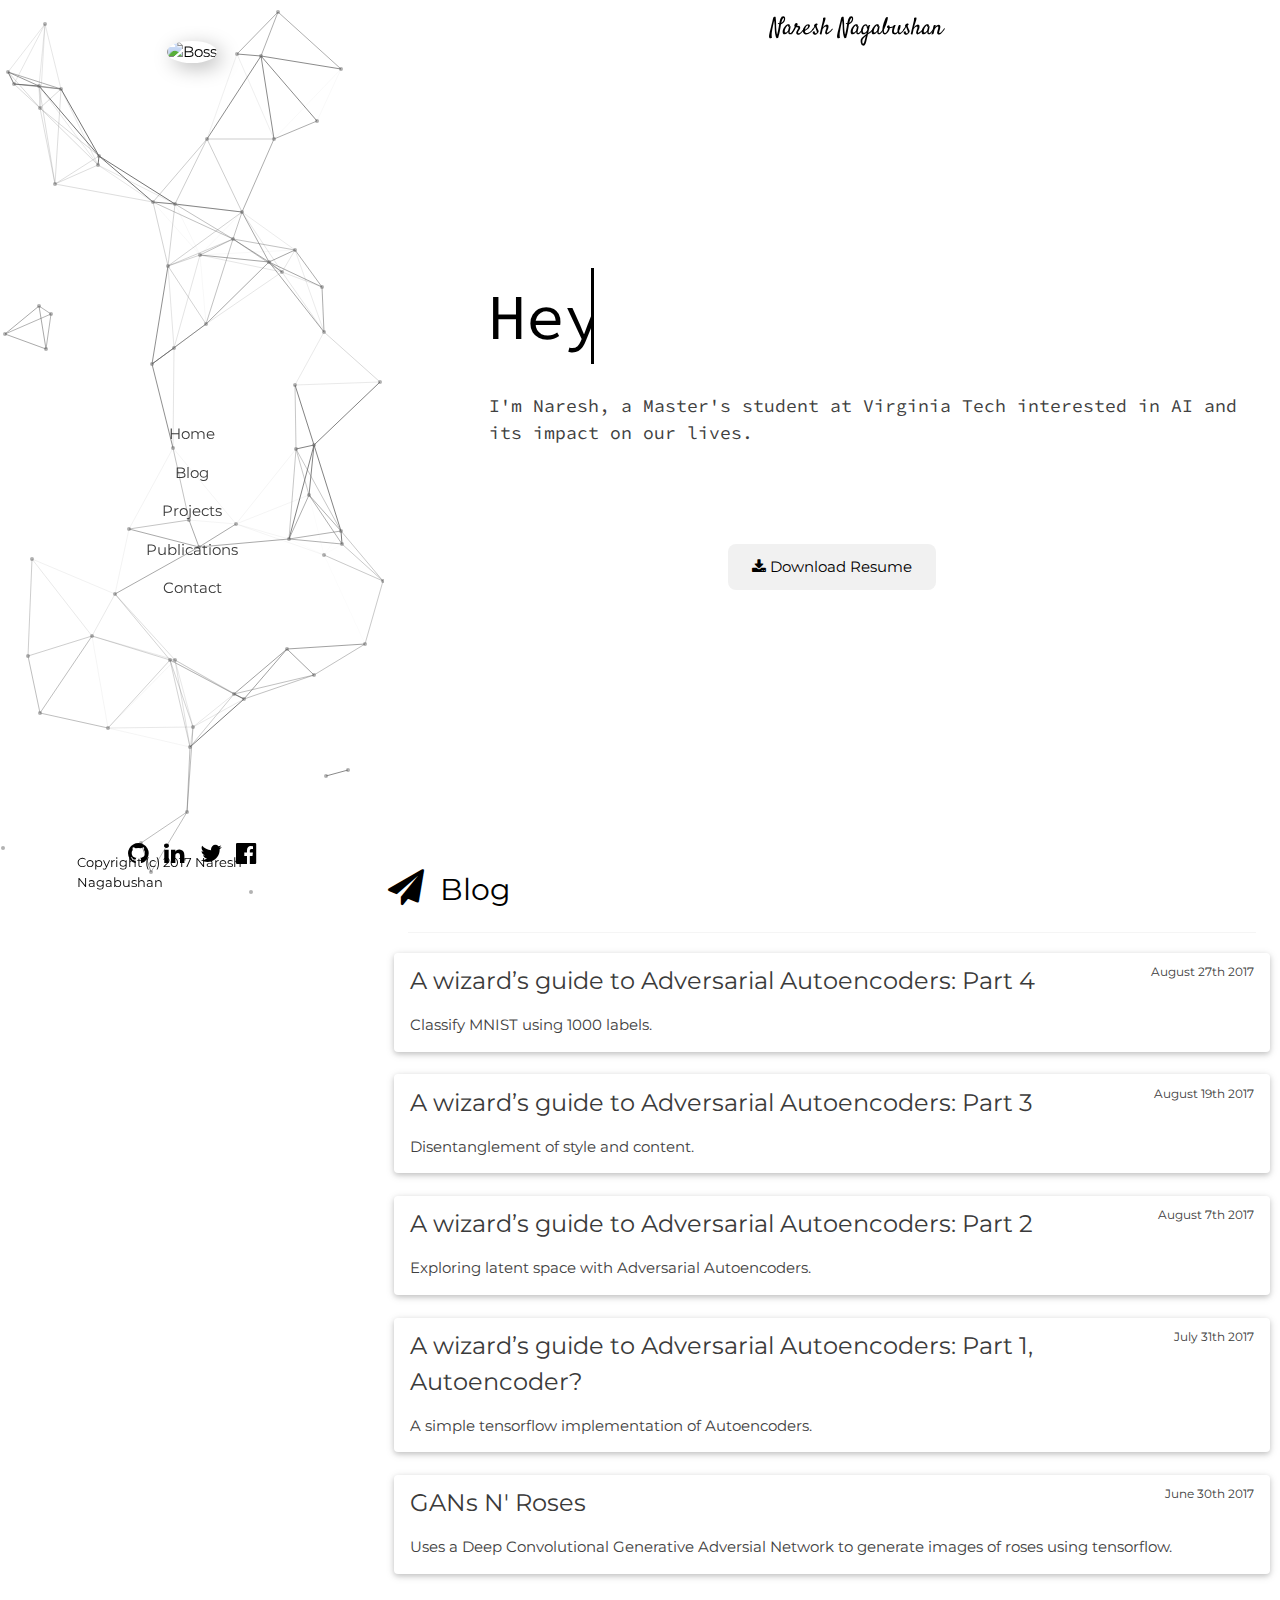
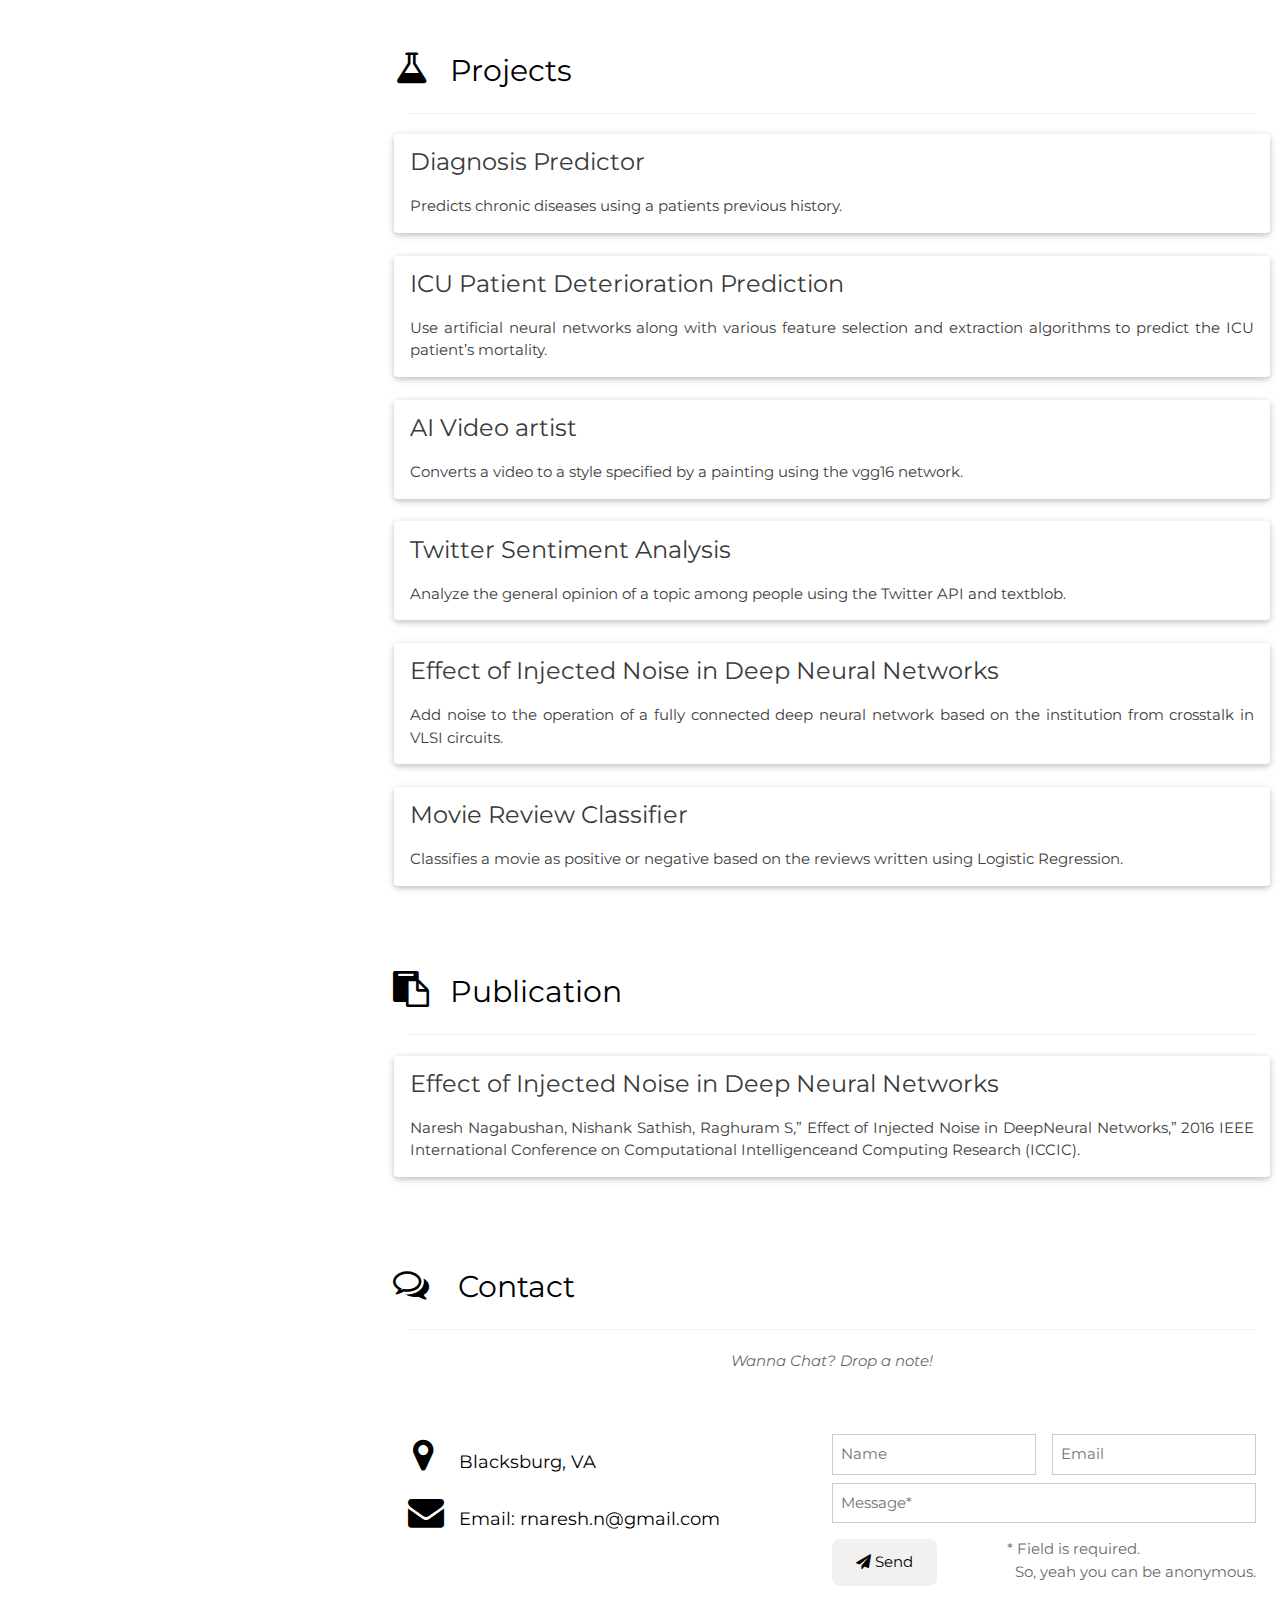
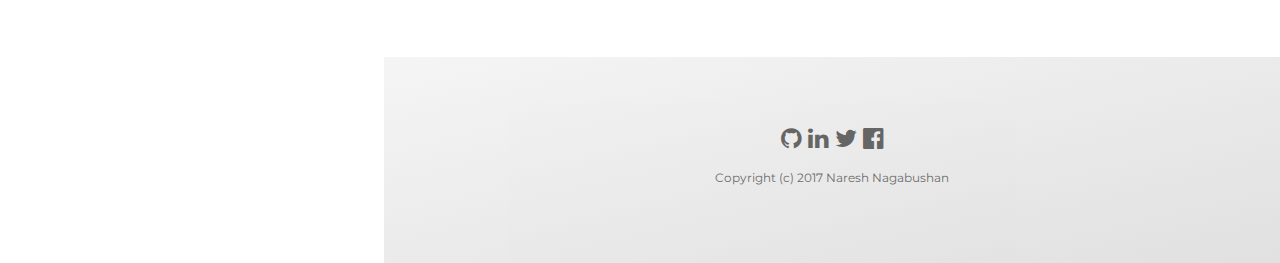
==== commit 0a96f44e: "performance optimizations" ====
--- a/index.html
+++ b/index.html
@@ -1,5 +1,5 @@
 <!DOCTYPE html>
-<html>
+<html lang="en">
 
 <title>Naresh</title>
 <meta charset="UTF-8">
@@ -10,13 +10,12 @@
 <meta name="apple-mobile-web-app-status-bar-style" content="#404040">
 <meta name="referrer" content="origin">
 <link rel="stylesheet" href="https://www.w3schools.com/w3css/4/w3.css">
-<link rel="'stylesheet" href="css/w3css.css">
 <link rel="stylesheet" href="https://fonts.googleapis.com/css?family=Montserrat">
 <link rel="stylesheet" href="https://fonts.googleapis.com/css?family=Satisfy">
 <link href="https://fonts.googleapis.com/css?family=Source+Code+Pro:600" rel="stylesheet">
 <link rel="stylesheet" href="https://cdnjs.cloudflare.com/ajax/libs/font-awesome/4.7.0/css/font-awesome.min.css">
 <link rel="stylesheet" href="css/my_website.css">
-<link rel="icon" type="image/x-icon" href="images/personal-website-logo.png" />
+<link rel="icon" type="image/x-icon" href="images/personal-website-logo.webp" />
 <script src="https://ajax.googleapis.com/ajax/libs/jquery/3.2.1/jquery.min.js"></script>
 <script src="js/index.js"></script>
 <style>
@@ -65,7 +64,7 @@
     <div class="w3-display-container bgimg">
         <canvas id="network"></canvas>
         <div class="w3-container w3-display-topmiddle" style="margin-top: 40px">
-            <img src="./images/naresh_3.jpeg" alt="Boss" style="width:100%;box-shadow: 5px 5px 20px #BBBBBB ;" class="w3-circle">
+            <img src="./images/naresh_4.webp" alt="Boss" style="width:100%;box-shadow: 5px 5px 20px #BBBBBB ;" class="w3-circle">
         </div>
         <div class="w3-display-middle" style="margin-top: 16%;">
             <div class="w3-bar-block w3-center">
@@ -76,7 +75,7 @@
                 <a href="#contact" class="w3-bar-item w3-button w3-text-dark-gray w3-hover-black w3-round-large w3-hover-opacity w3-hover-black">Contact</a>
             </div>
         </div>
-        <div class="w3-container w3-display-bottommiddle" style="width: 50%; margin-bottom: 2%">
+        <div class="w3-container w3-display-bottommiddle" style="width: 50%; margin-bottom: 9%">
             <!-- <h3 class="w3-center" style="color:black; font-family: Satisfy">Naresh Nagabushan</h3> -->
             <div class="w3-row-padding">
                 <div class="w3-quarter">
@@ -93,6 +92,7 @@
                 </div>
             </div>
         </div>
+        <div class="w3-display-bottommiddle" style="font-size: 13px; width: 60%; margin-bottom: 2%"><br/>Copyright (c) 2017 Naresh Nagabushan</div>
     </div>
 </nav>
 
@@ -124,7 +124,7 @@
     <!-- Navbar for small and medium screens -->
     <div class="w3-top w3-hide-large">
         <div class="w3-bar w3-hide-large" id="mySmallNavbar">
-            <a href="#home" class="w3-bar-item w3-button w3-xlarge" style="margin-left:17%;"><span style="color:black; font-family: Satisfy">Naresh Nagabushan</span></a>
+            <a href="#home" class="w3-bar-item w3-button w3-xlarge" style="margin-left:16%;"><span style="color:black; font-family: Satisfy">Naresh Nagabushan</span></a>
         </div>
     </div>
 
@@ -142,12 +142,8 @@
             I'm Naresh, a Master's student at Virginia Tech interested in AI and its impact on our lives.
         </p>
 
-        <!-- <h1 class="w3-jumbo w3-hide-large w3-hide-medium"><b>Naresh</b></h1>
-        <p class="typing-effect description w3-hide-medium w3-hide-small" style="font-family: 'Source Code Pro', monospace;">Undergrad interested in AI, Cognitive Science and its impact on mankind.</p>
-        <p class="typing-effect description w3-hide-large w3-hide-small" style="font-family: 'Source Code Pro', monospace;">Undergrad interested in AI, Cognitive Science and its impact on mankind.</p>
-        <p class="typing-effect description w3-hide-large w3-hide-medium " style="font-family: 'Source Code Pro', monospace;">Undergrad interested in AI.</p> -->
-        <img src="./images/naresh_3.jpeg" class="w3-image w3-hide-large w3-hide-small w3-circle" style="display:block;width:60%;margin:auto;box-shadow: 5px 5px 20px #BBBBBB;">
-        <img src="./images/naresh_3.jpeg" class="w3-image w3-hide-large w3-hide-medium w3-circle" width="1000" height="1333" style="box-shadow: 5px 5px 20px #BBBBBB; width:60%; margin-left: 20%;">
+        <img src="./images/naresh_4.webp" alt="boss" class="w3-image w3-hide-large w3-hide-small w3-circle" style="display:block;width:60%;margin:auto;box-shadow: 5px 5px 20px #BBBBBB;">
+        <img src="./images/naresh_4.webp" alt="boss" class="w3-image w3-hide-large w3-hide-medium w3-circle" width="1000" height="1333" style="box-shadow: 5px 5px 20px #BBBBBB; width:60%; margin-left: 20%;">
 
         <!-- About Small amd medium screen -->
         <p class="w3-large w3-hide-large w3-center description" style="padding-left: 5%; margin-top: 10%; font-family: 'Source Code Pro', monospace;">
@@ -174,7 +170,7 @@
 
         <!-- Down Button -->
         <a href="#blog" class="w3-hide-medium">
-            <div class="w3-container" style="margin-left: 47%; margin-top: 15%">
+            <div class="w3-container" style="margin-left: 47%; margin-top: 13%">
                 <div class="chevron"></div>
                 <div class="chevron"></div>
                 <div class="chevron"></div>
@@ -415,7 +411,7 @@
             // The optional number (800) specifies the number of milliseconds it takes to scroll to the specified area
             $('html, body').animate({
                 scrollTop: $(hash).offset().top
-            }, 800, function(){
+            }, 500, function(){
 
                 // Add hash (#) to URL when done scrolling (default click behavior)
                 window.location.hash = hash;
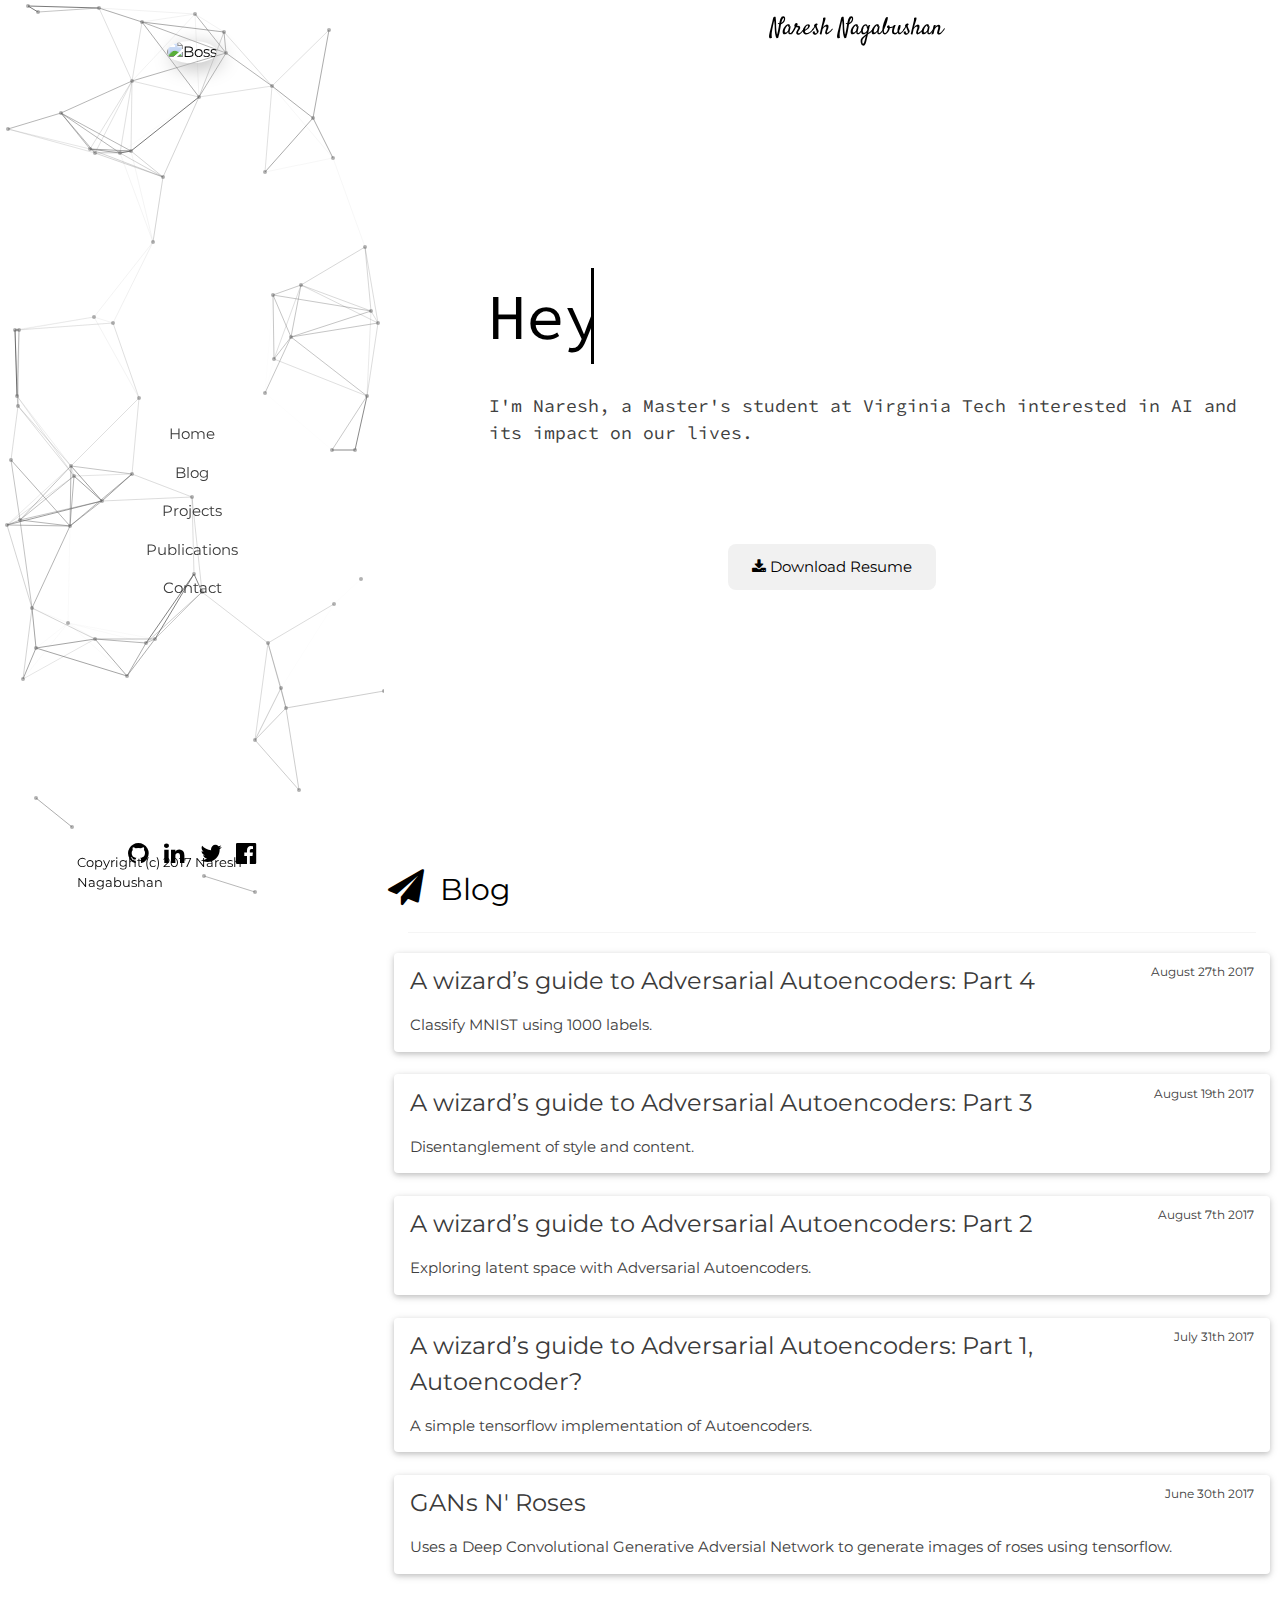
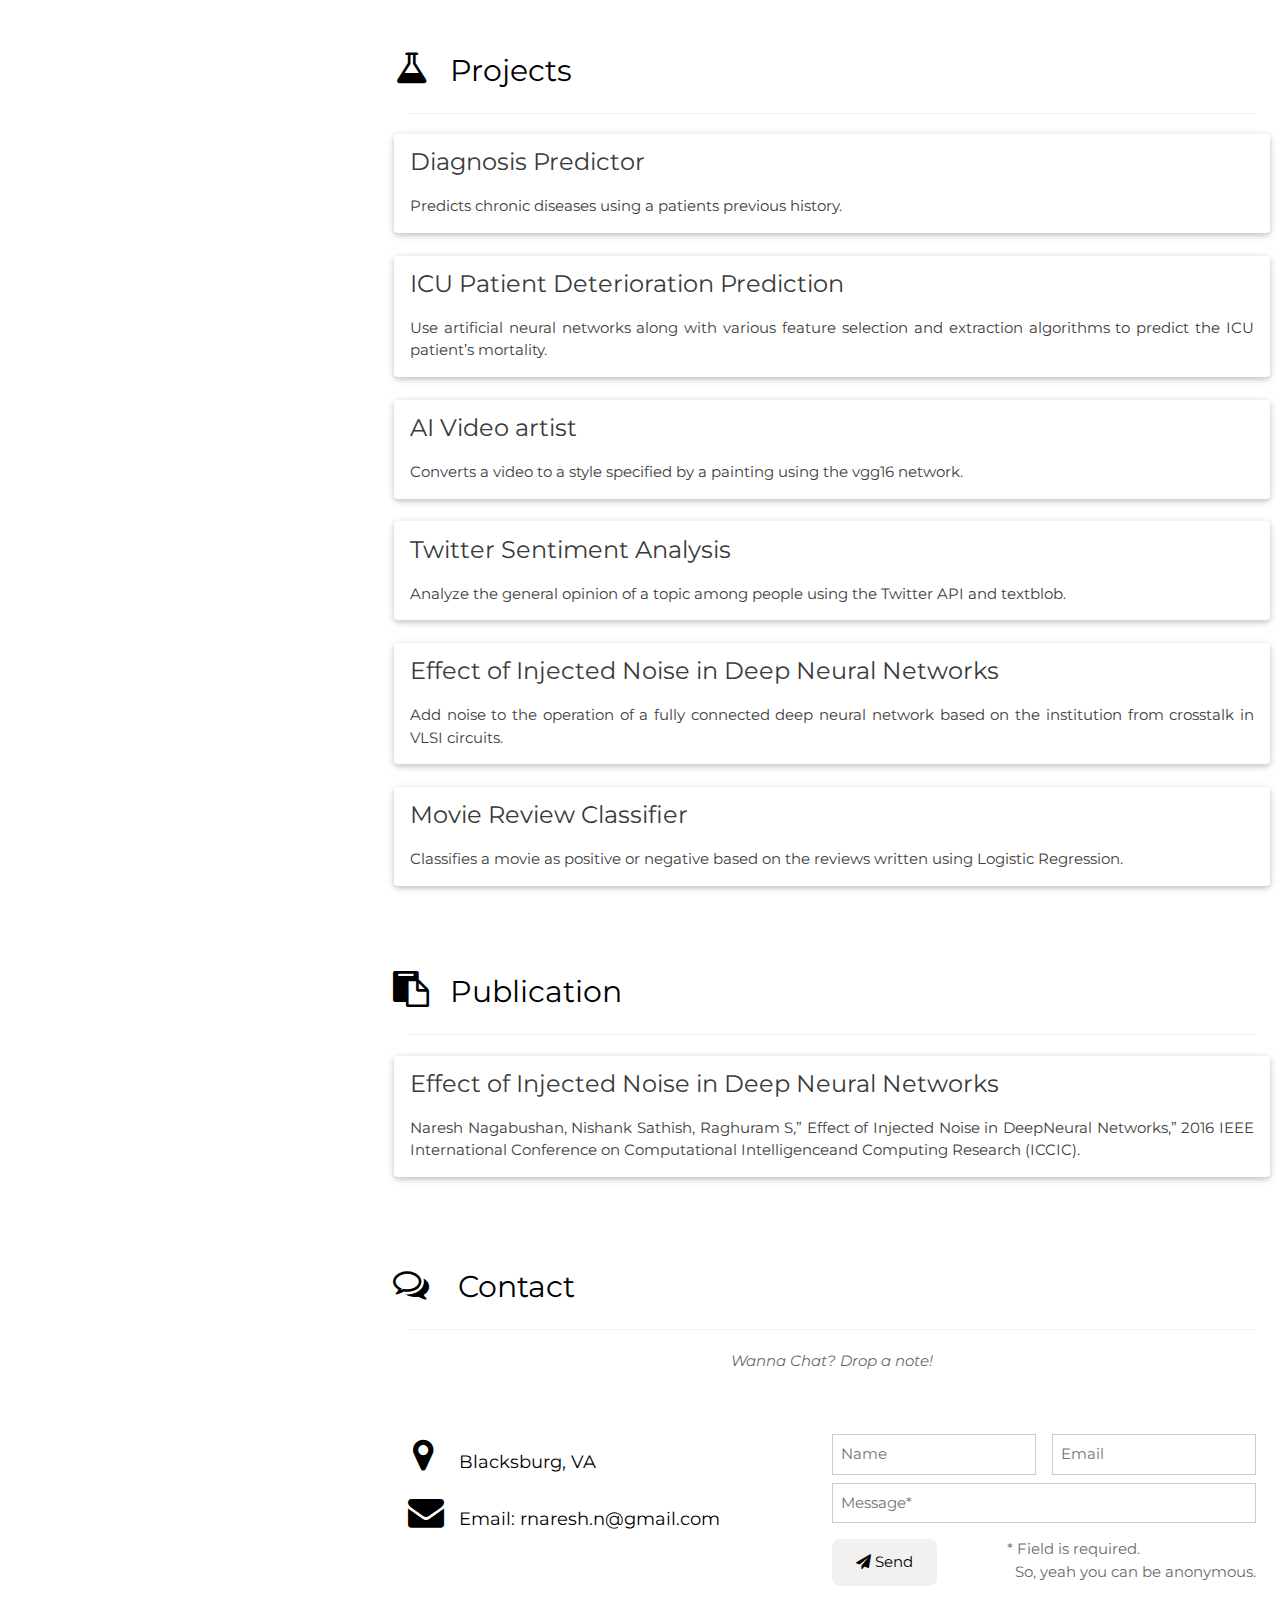
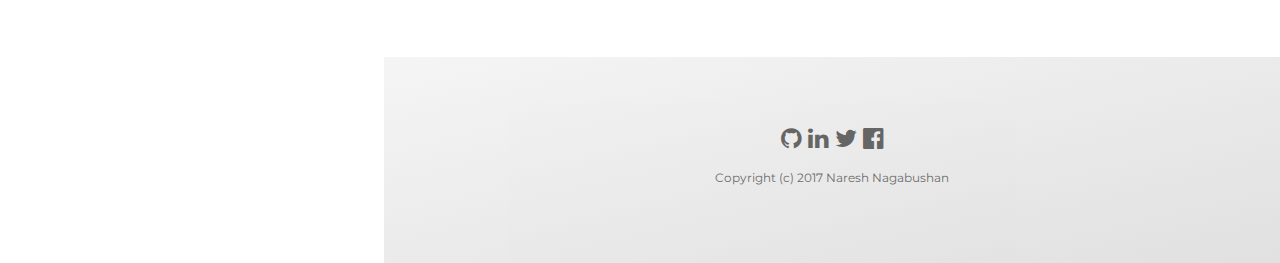
==== commit f279df8c: "added tracker" ====
--- a/index.html
+++ b/index.html
@@ -314,7 +314,7 @@
         <br>
 
         <!-- Publications -->
-        <h2 class="w3-margin-top" style="margin:0 -20px"><i class="fa fa-clipboard fa-fw w3-margin-right w3-xxlarge w3-text-black w3-hover-text-grey"></i>Publication</h2>
+        <h2 class="w3-margin-top" style="margin:0 -20px" id="publications"><i class="fa fa-clipboard fa-fw w3-margin-right w3-xxlarge w3-text-black w3-hover-text-grey"></i>Publication</h2>
         <hr>
         <div class="w3-container" style="margin:0 -30px">
             <div class="w3-container w3-hover-shadow w3-round-medium w3-card-2">
@@ -329,7 +329,7 @@
     <br>
 
     <!-- Contact -->
-    <div class="w3-padding-32 w3-content" id="contact_">
+    <div class="w3-padding-32 w3-content" id="contact">
         <h2 style="margin:0 -20px"><i class="fa fa-comments-o fa-fw w3-margin-right w3-xxlarge w3-text-black w3-hover-text-grey"></i> Contact</h2>
         <hr class="w3-opacity"/>
         <p class="w3-opacity w3-center"><i>Wanna Chat? Drop a note!</i></p>
@@ -365,7 +365,10 @@
             </div>
         </div>
     </div>
-
+    
+    <div style="display:none;">
+    <a href="http://www.clustrmaps.com/map/Naresh1318.github.io" title="Visit tracker for Naresh1318.github.io"><img src="//www.clustrmaps.com/map_v2.png?d=QLZXmB8gTUnBObSP0O2JoAd0cXaME8cM5-74QQePvnA" /></a>
+    </div>
 
     <!-- Footer -->
     <footer class="w3-container w3-padding-64 w3-center w3-opacity w3-xlarge" style="margin:-24px; background: linear-gradient(to bottom right, #EEEEEE, #CCCCCC );">
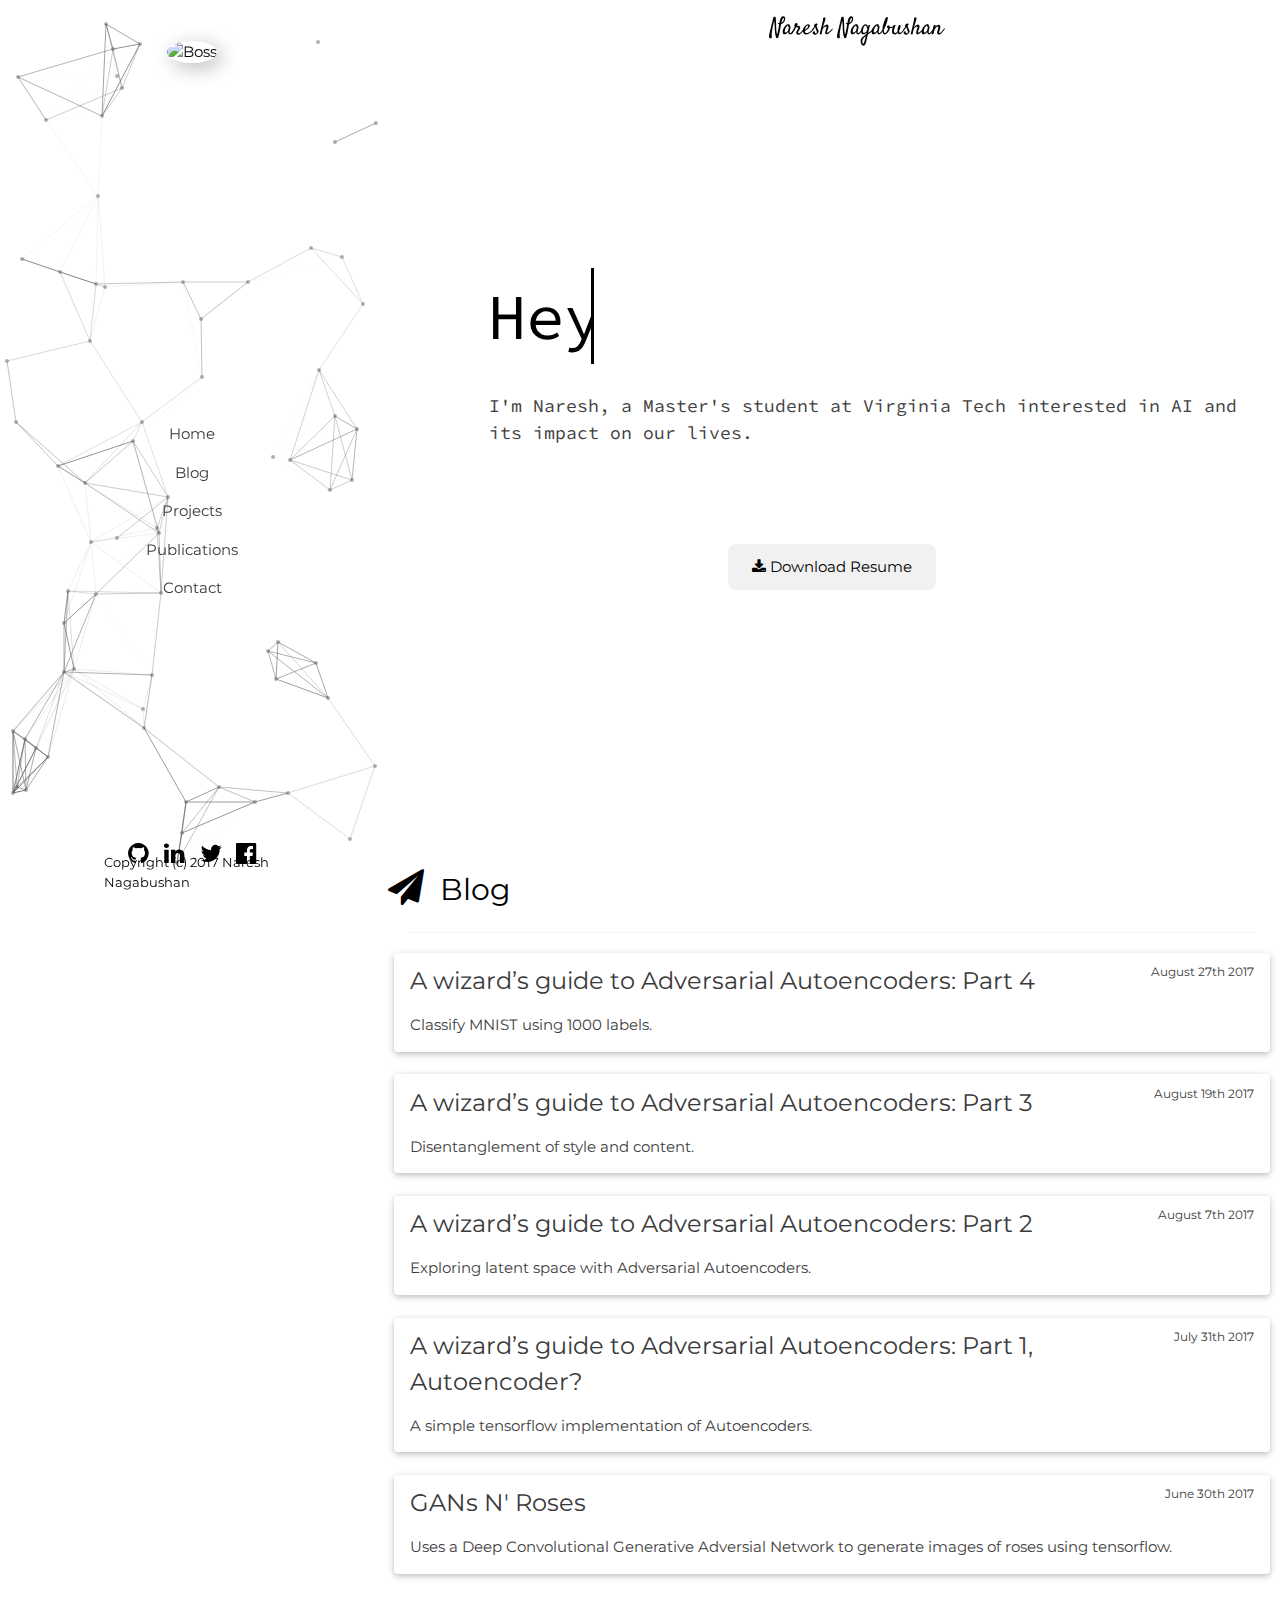
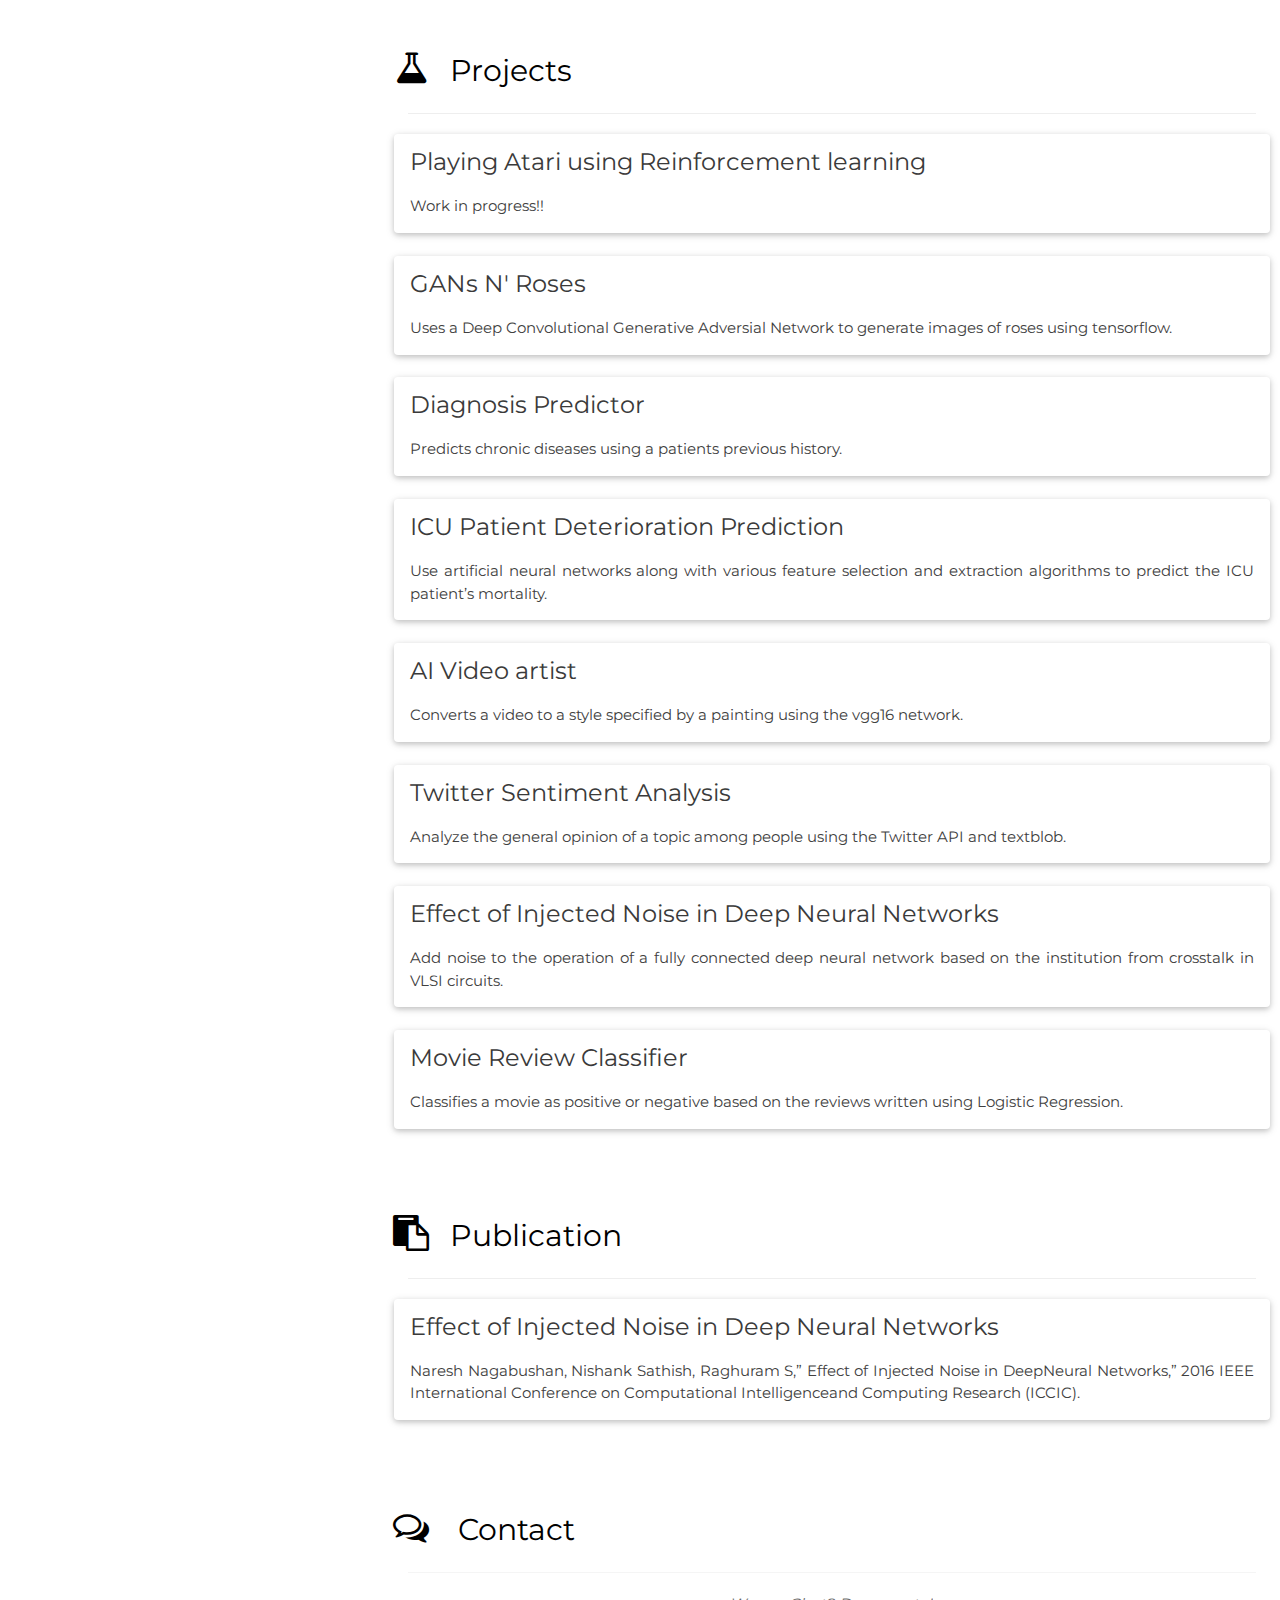
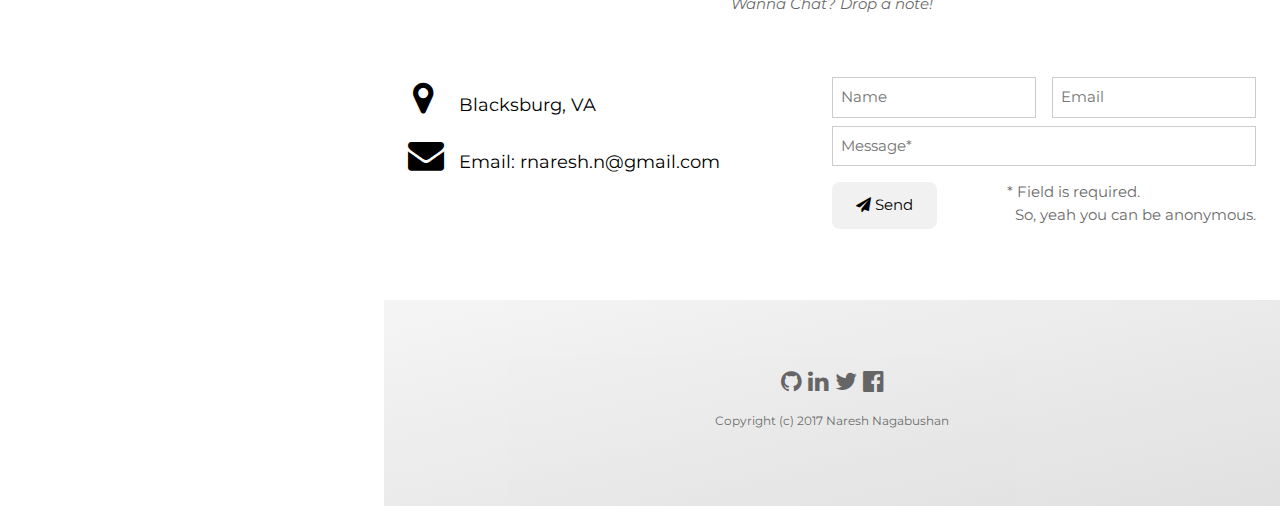
==== commit 0eb36e7c: "included atari" ====
--- a/index.html
+++ b/index.html
@@ -92,7 +92,7 @@
                 </div>
             </div>
         </div>
-        <div class="w3-display-bottommiddle" style="font-size: 13px; width: 60%; margin-bottom: 2%"><br/>Copyright (c) 2017 Naresh Nagabushan</div>
+        <div class="w3-display-bottommiddle" style="font-size: 13px; margin-left:7%; width: 60%; margin-bottom: 2%"><br/>Copyright (c) 2017 Naresh Nagabushan</div>
     </div>
 </nav>
 
@@ -243,6 +243,28 @@
     <div class="w3-content w3-justify w3-padding-32" id="projects">
         <h2><i class="fa fa-flask fa-fw w3-margin-right w3-xxlarge w3-text-black w3-hover-text-grey" style="margin:0 -20px"></i>Projects</h2>
         <hr>
+
+        <div class="w3-container" style="margin:0 -30px">
+            <div class="w3-container w3-hover-shadow w3-round-medium w3-card-2">
+                <a href="https://github.com/Naresh1318/GANs_N_Roses">
+                    <h2 class="w3-xlarge w3-text-dark-grey">Playing Atari using Reinforcement learning</h2>
+                    <p class="description">Work in progress!!</p>
+                </a>
+            </div>
+        </div>
+
+        <br>
+
+        <div class="w3-container" style="margin:0 -30px">
+            <div class="w3-container w3-hover-shadow w3-round-medium w3-card-2">
+                <a href="https://github.com/Naresh1318/GANs_N_Roses">
+                    <h2 class="w3-xlarge w3-text-dark-grey">GANs N' Roses</h2>
+                    <p class="description">Uses a Deep Convolutional Generative Adversial Network to generate images of roses using tensorflow.</p>
+                </a>
+            </div>
+        </div>
+
+        <br>
 
         <div class="w3-container" style="margin:0 -30px">
             <div class="w3-container w3-hover-shadow w3-round-medium w3-card-2">
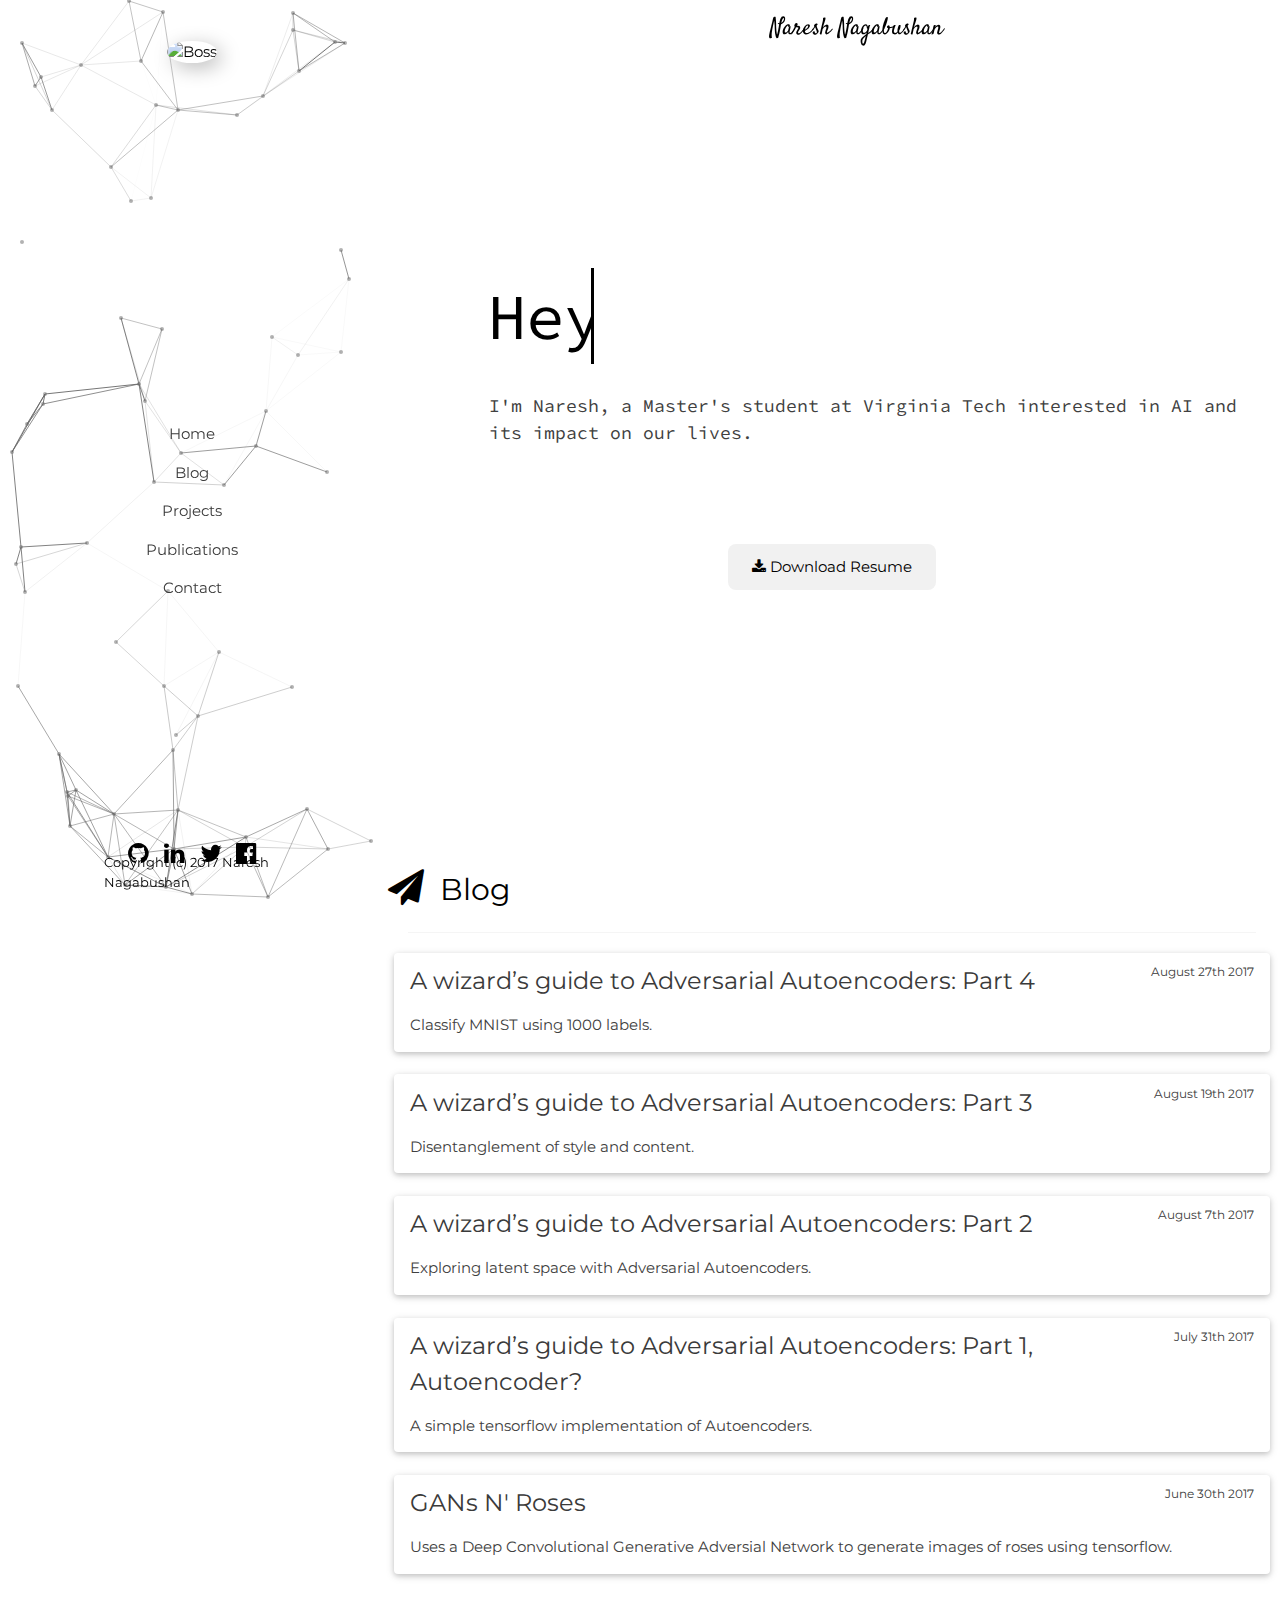
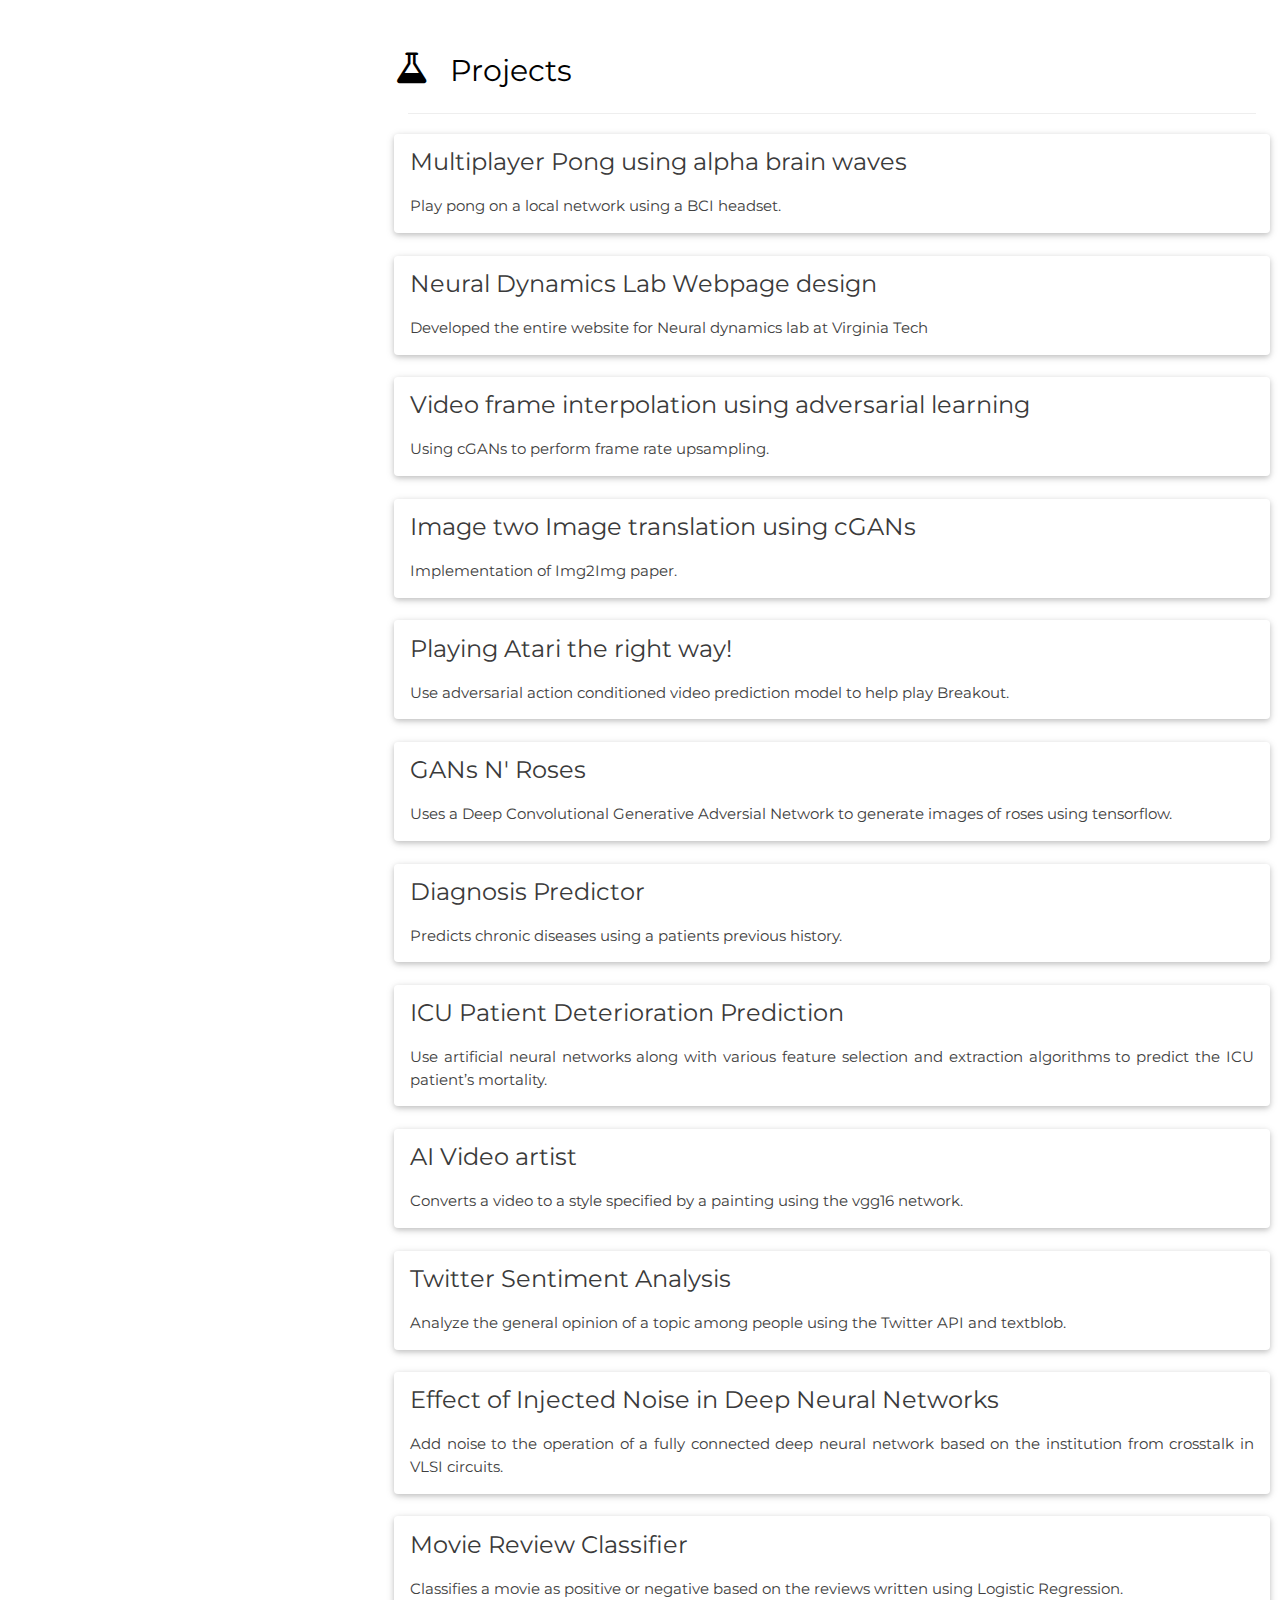
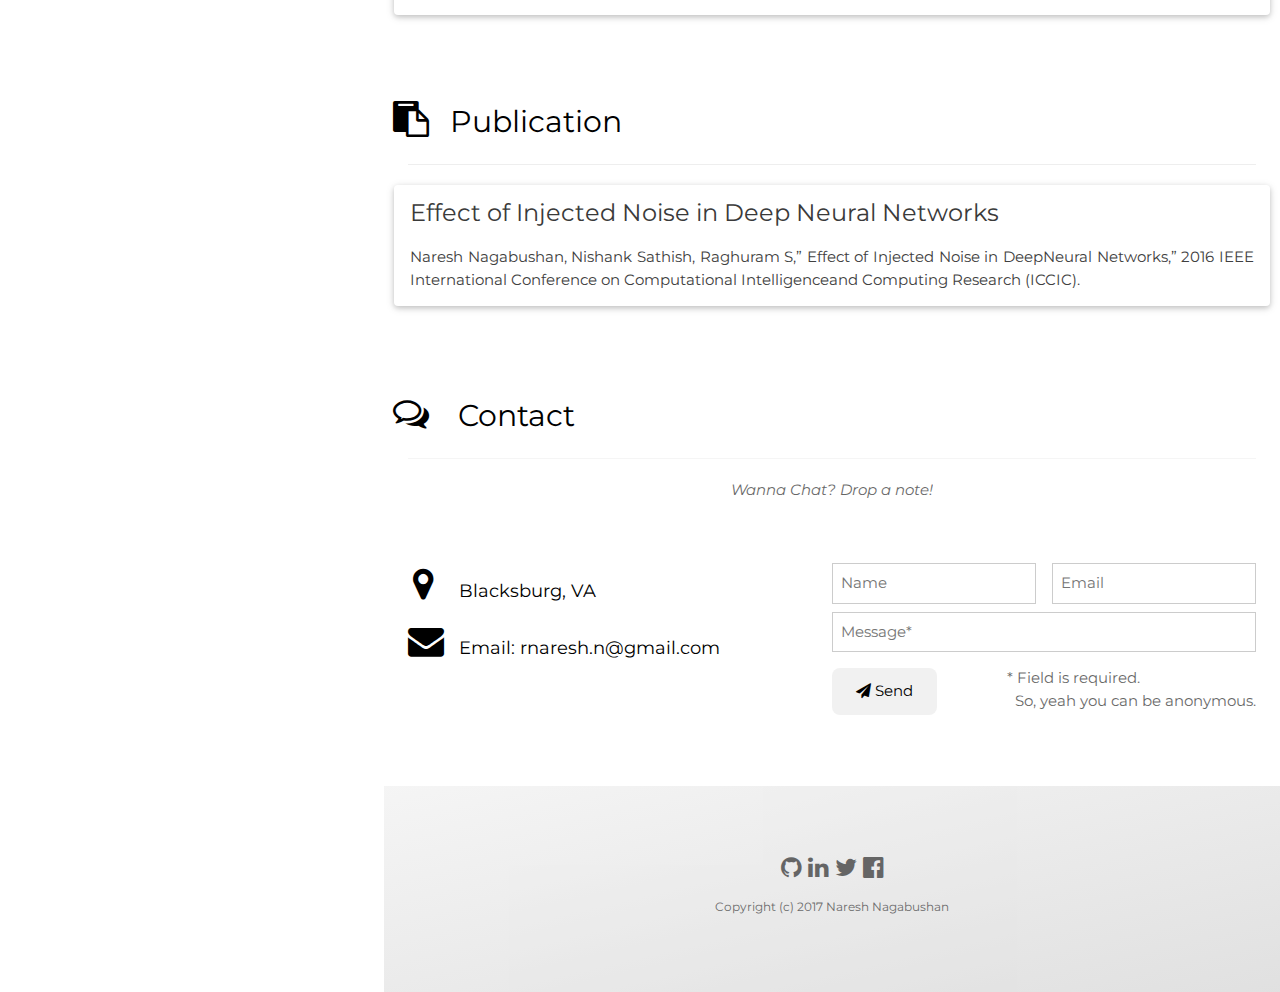
==== commit d0d77971: "added project and updated resume" ====
--- a/index.html
+++ b/index.html
@@ -64,7 +64,7 @@
     <div class="w3-display-container bgimg">
         <canvas id="network"></canvas>
         <div class="w3-container w3-display-topmiddle" style="margin-top: 40px">
-            <img src="./images/naresh_4.webp" alt="Boss" style="width:100%;box-shadow: 5px 5px 20px #BBBBBB ;" class="w3-circle">
+            <img src="images/Me%20_2.jpg" alt="Boss" style="width:100%;box-shadow: 5px 5px 20px #BBBBBB ;" class="w3-circle">
         </div>
         <div class="w3-display-middle" style="margin-top: 16%;">
             <div class="w3-bar-block w3-center">
@@ -142,8 +142,8 @@
             I'm Naresh, a Master's student at Virginia Tech interested in AI and its impact on our lives.
         </p>
 
-        <img src="./images/naresh_4.webp" alt="boss" class="w3-image w3-hide-large w3-hide-small w3-circle" style="display:block;width:60%;margin:auto;box-shadow: 5px 5px 20px #BBBBBB;">
-        <img src="./images/naresh_4.webp" alt="boss" class="w3-image w3-hide-large w3-hide-medium w3-circle" width="1000" height="1333" style="box-shadow: 5px 5px 20px #BBBBBB; width:60%; margin-left: 20%;">
+        <img src="images/Me%20_2.jpg" alt="boss" class="w3-image w3-hide-large w3-hide-small w3-circle" style="display:block;width:60%;margin:auto;box-shadow: 5px 5px 20px #BBBBBB;">
+        <img src="images/Me%20_2.jpg" alt="boss" class="w3-image w3-hide-large w3-hide-medium w3-circle" width="1000" height="1333" style="box-shadow: 5px 5px 20px #BBBBBB; width:60%; margin-left: 20%;">
 
         <!-- About Small amd medium screen -->
         <p class="w3-large w3-hide-large w3-center description" style="padding-left: 5%; margin-top: 10%; font-family: 'Source Code Pro', monospace;">
@@ -246,9 +246,53 @@
 
         <div class="w3-container" style="margin:0 -30px">
             <div class="w3-container w3-hover-shadow w3-round-medium w3-card-2">
-                <a href="https://github.com/Naresh1318/GANs_N_Roses">
-                    <h2 class="w3-xlarge w3-text-dark-grey">Playing Atari using Reinforcement learning</h2>
-                    <p class="description">Work in progress!!</p>
+                <a href="https://github.com/Neural-Dynamics-Lab-VT/Two_Player_Pong">
+                    <h2 class="w3-xlarge w3-text-dark-grey">Multiplayer Pong using alpha brain waves</h2>
+                    <p class="description">Play pong on a local network using a BCI headset.</p>
+                </a>
+            </div>
+        </div>
+
+        <br>
+
+        <div class="w3-container" style="margin:0 -30px">
+            <div class="w3-container w3-hover-shadow w3-round-medium w3-card-2">
+                <a href="http://www.vijayan.neuroscience.vt.edu/">
+                    <h2 class="w3-xlarge w3-text-dark-grey">Neural Dynamics Lab Webpage design</h2>
+                    <p class="description">Developed the entire website for Neural dynamics lab at Virginia Tech</p>
+                </a>
+            </div>
+        </div>
+
+        <br>
+
+        <div class="w3-container" style="margin:0 -30px">
+            <div class="w3-container w3-hover-shadow w3-round-medium w3-card-2">
+                <a href="https://github.com/Naresh1318/Video_Frame_Interpolation">
+                    <h2 class="w3-xlarge w3-text-dark-grey">Video frame interpolation using adversarial learning</h2>
+                    <p class="description">Using cGANs to perform frame rate upsampling.</p>
+                </a>
+            </div>
+        </div>
+
+        <br>
+
+        <div class="w3-container" style="margin:0 -30px">
+            <div class="w3-container w3-hover-shadow w3-round-medium w3-card-2">
+                <a href="https://github.com/Naresh1318/Image2Image">
+                    <h2 class="w3-xlarge w3-text-dark-grey">Image two Image translation using cGANs</h2>
+                    <p class="description">Implementation of Img2Img paper.</p>
+                </a>
+            </div>
+        </div>
+
+        <br>
+
+        <div class="w3-container" style="margin:0 -30px">
+            <div class="w3-container w3-hover-shadow w3-round-medium w3-card-2">
+                <a href="https://github.com/Naresh1318/Playing_Atari_the_right_way">
+                    <h2 class="w3-xlarge w3-text-dark-grey">Playing Atari the right way!</h2>
+                    <p class="description">Use adversarial action conditioned video prediction model to help play Breakout.</p>
                 </a>
             </div>
         </div>
